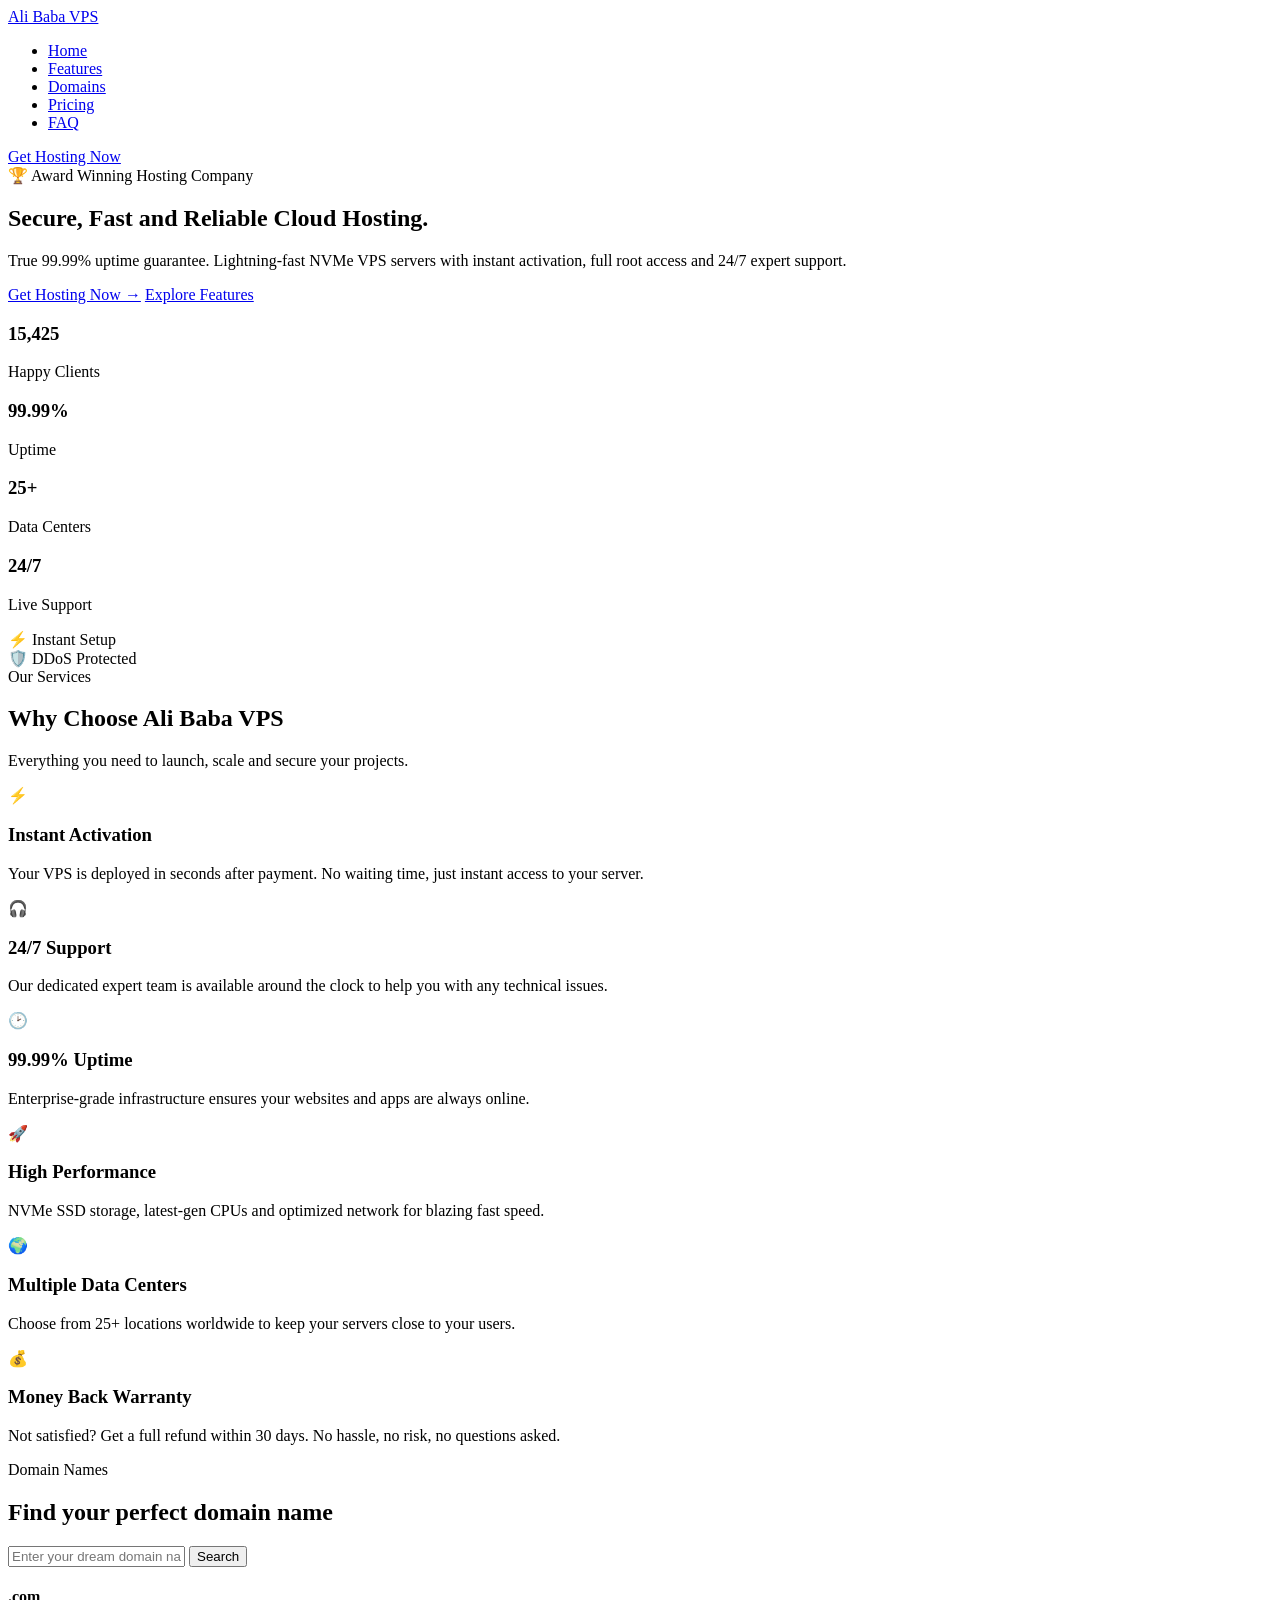
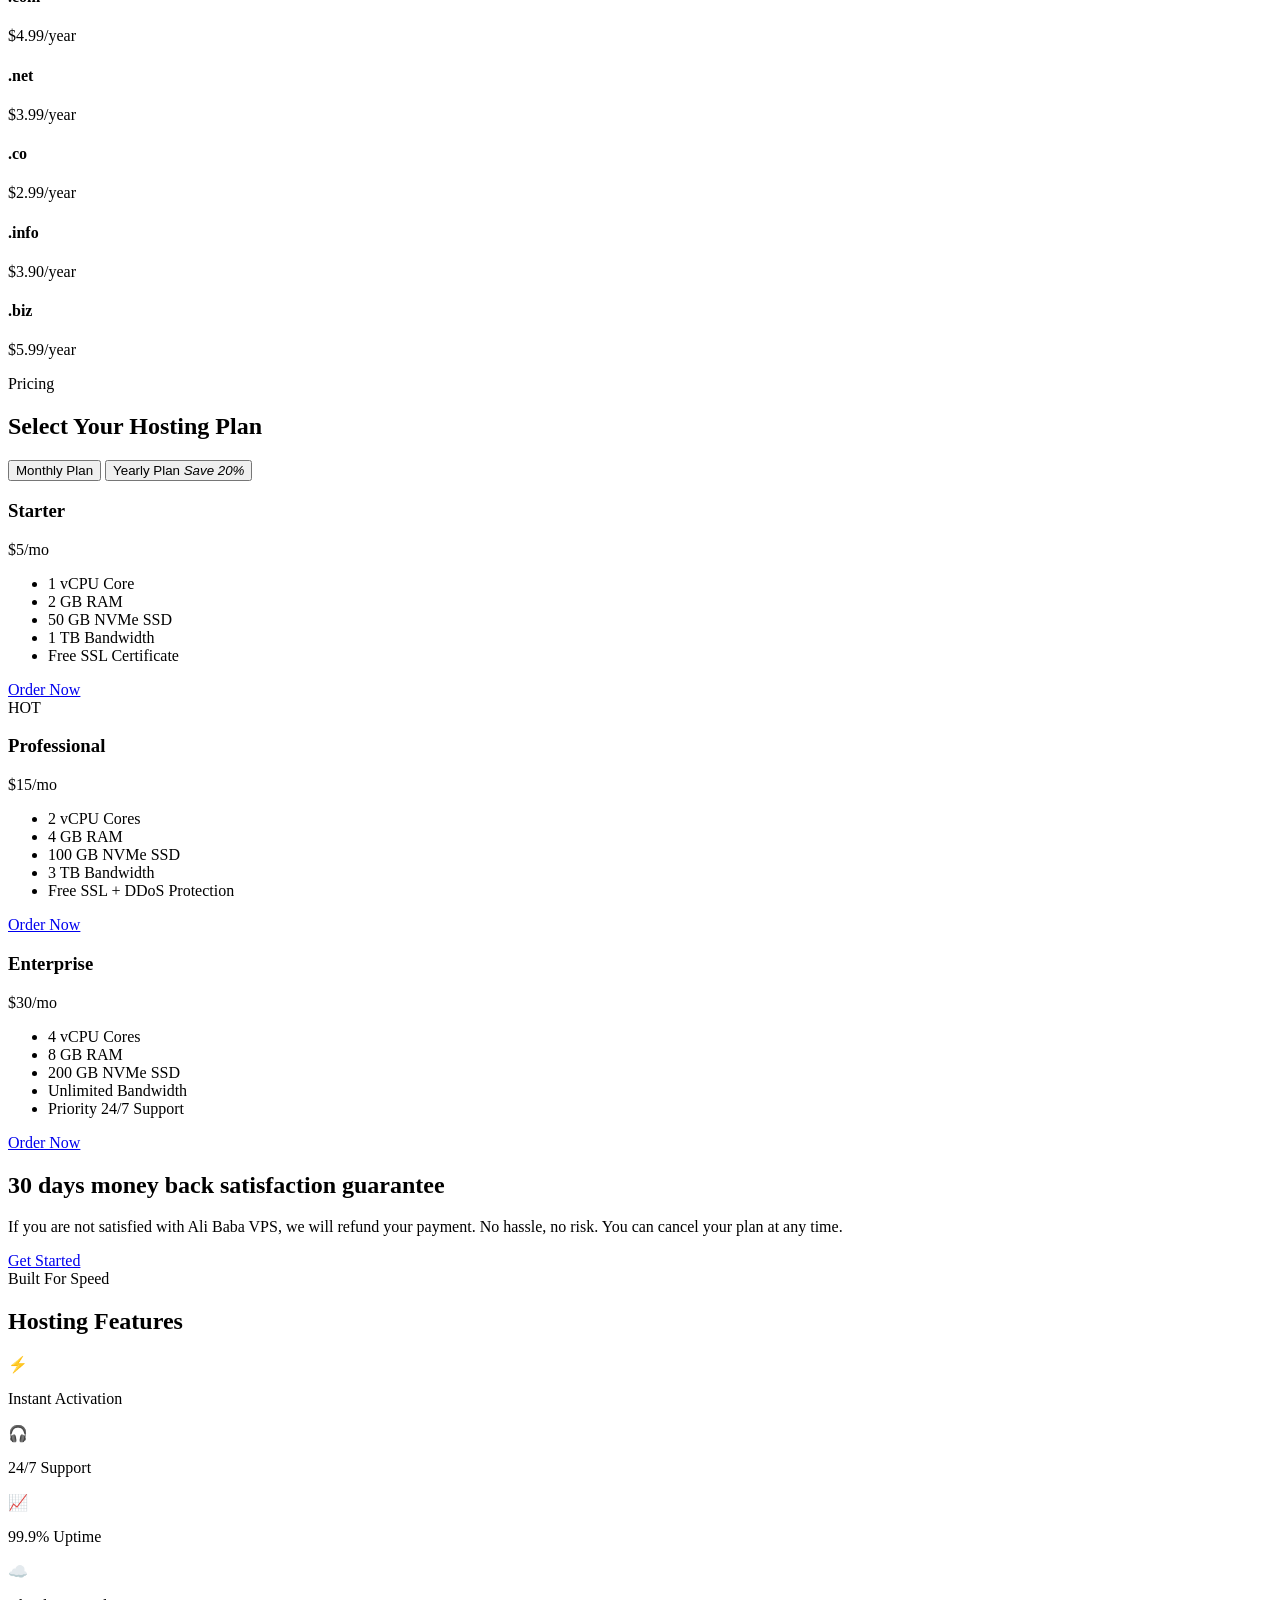
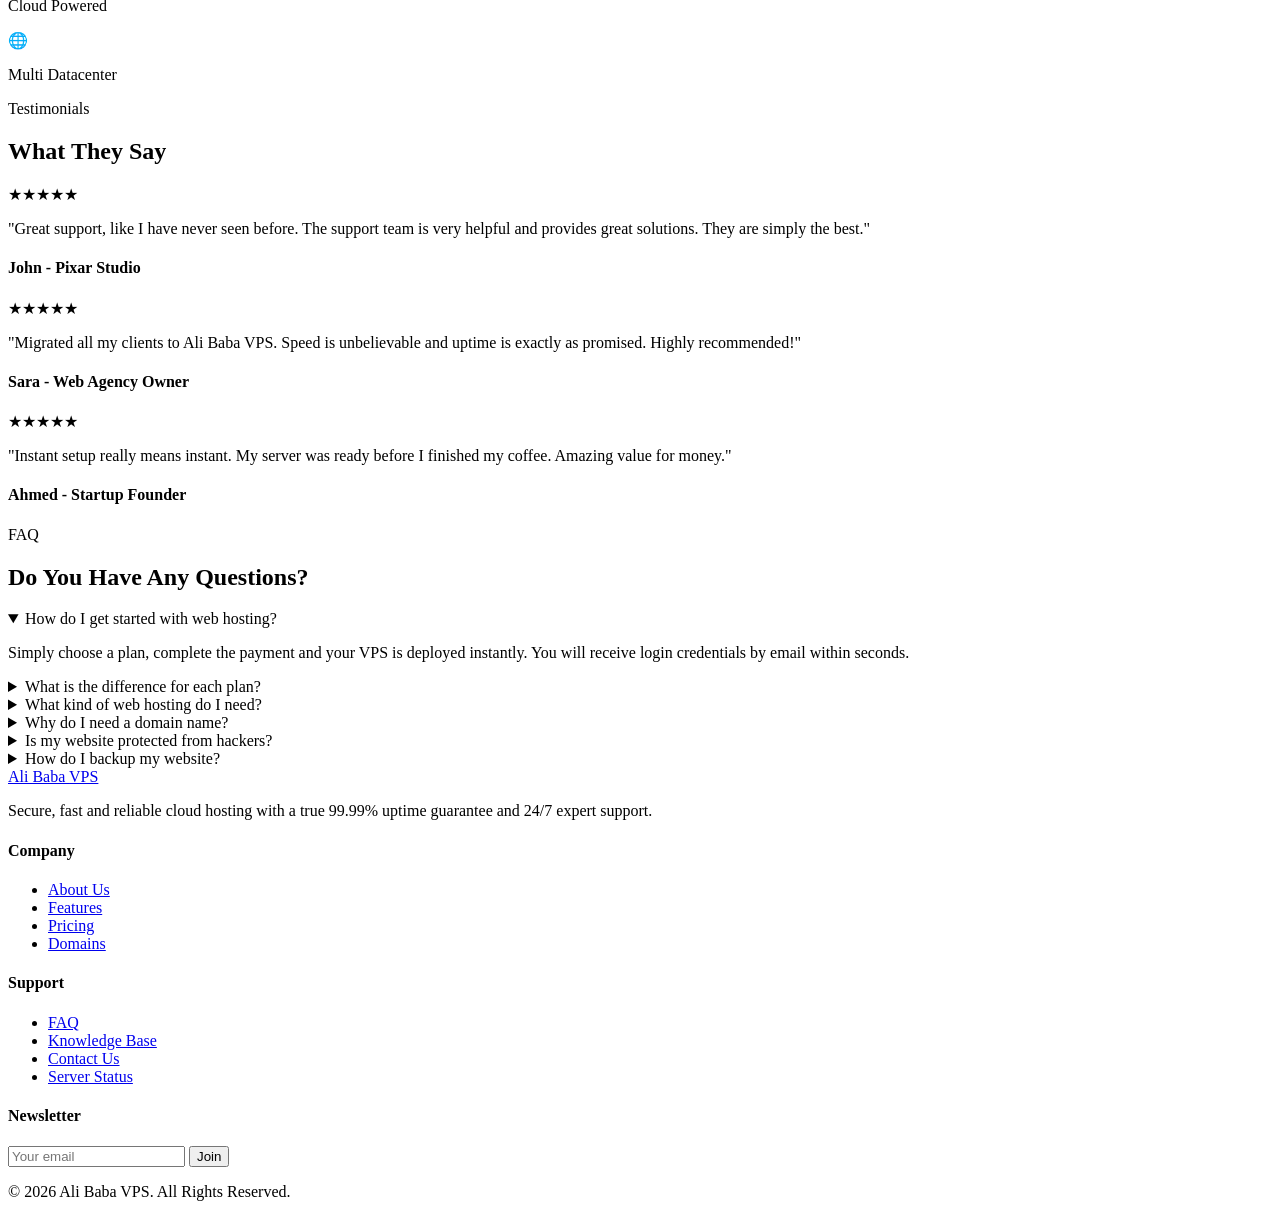
==== index.html @ b17e65ca "Add Ali Baba VPS homepage" ====
<!DOCTYPE html>
<html lang="en">
<head>
<meta charset="UTF-8">
<meta name="viewport" content="width=device-width, initial-scale=1.0">
<title>Ali Baba VPS | Secure, Fast & Reliable Cloud Hosting</title>
<meta name="description" content="Ali Baba VPS - Award winning VPS hosting with 99.99% uptime, 24/7 support and instant activation.">
<link rel="preconnect" href="https://fonts.googleapis.com">
<link href="https://fonts.googleapis.com/css2?family=Poppins:wght@300;400;500;600;700;800&display=swap" rel="stylesheet">
<link rel="stylesheet" href="style.css">
</head>
<body>

<header>
  <nav class="nav">
    <a href="#home" class="logo">Ali Baba <span>VPS</span></a>
    <ul class="nav-links">
      <li><a href="#home">Home</a></li>
      <li><a href="#features">Features</a></li>
      <li><a href="#domains">Domains</a></li>
      <li><a href="#pricing">Pricing</a></li>
      <li><a href="#faq">FAQ</a></li>
    </ul>
    <a href="#pricing" class="btn btn-nav">Get Hosting Now</a>
  </nav>
</header>

<section class="hero" id="home">
  <div class="hero-inner">
    <div class="hero-text">
      <span class="hero-badge">&#127942; Award Winning Hosting Company</span>
      <h1>Secure, Fast and Reliable <span class="grad">Cloud Hosting.</span></h1>
      <p>True 99.99% uptime guarantee. Lightning-fast NVMe VPS servers with instant activation, full root access and 24/7 expert support.</p>
      <div class="hero-buttons">
        <a href="#pricing" class="btn btn-primary">Get Hosting Now &rarr;</a>
        <a href="#features" class="btn btn-ghost">Explore Features</a>
      </div>
      <div class="hero-stats">
        <div class="stat"><h3>15,425</h3><p>Happy Clients</p></div>
        <div class="stat"><h3>99.99%</h3><p>Uptime</p></div>
        <div class="stat"><h3>25+</h3><p>Data Centers</p></div>
        <div class="stat"><h3>24/7</h3><p>Live Support</p></div>
      </div>
    </div>
    <div class="hero-visual">
      <div class="server">
        <div class="server-row"><span class="led"></span><span class="led green"></span><div class="bars"><i></i><i></i><i></i><i></i></div></div>
        <div class="server-row"><span class="led"></span><span class="led"></span><div class="bars"><i></i><i></i><i></i><i></i></div></div>
        <div class="server-row"><span class="led green"></span><span class="led"></span><div class="bars"><i></i><i></i><i></i><i></i></div></div>
        <div class="server-row"><span class="led"></span><span class="led green"></span><div class="bars"><i></i><i></i><i></i><i></i></div></div>
      </div>
      <div class="float-card fc1">&#9889; Instant Setup</div>
      <div class="float-card fc2">&#128737;&#65039; DDoS Protected</div>
    </div>
  </div>
</section>

<section class="features" id="features">
  <div class="section-head">
    <span class="tag">Our Services</span>
    <h2>Why Choose <span class="grad">Ali Baba VPS</span></h2>
    <p>Everything you need to launch, scale and secure your projects.</p>
  </div>
  <div class="cards">
    <div class="card"><div class="icon">&#9889;</div><h3>Instant Activation</h3><p>Your VPS is deployed in seconds after payment. No waiting time, just instant access to your server.</p></div>
    <div class="card"><div class="icon">&#127911;</div><h3>24/7 Support</h3><p>Our dedicated expert team is available around the clock to help you with any technical issues.</p></div>
    <div class="card"><div class="icon">&#128337;</div><h3>99.99% Uptime</h3><p>Enterprise-grade infrastructure ensures your websites and apps are always online.</p></div>
    <div class="card"><div class="icon">&#128640;</div><h3>High Performance</h3><p>NVMe SSD storage, latest-gen CPUs and optimized network for blazing fast speed.</p></div>
    <div class="card"><div class="icon">&#127757;</div><h3>Multiple Data Centers</h3><p>Choose from 25+ locations worldwide to keep your servers close to your users.</p></div>
    <div class="card"><div class="icon">&#128176;</div><h3>Money Back Warranty</h3><p>Not satisfied? Get a full refund within 30 days. No hassle, no risk, no questions asked.</p></div>
  </div>
</section>

<section class="domains" id="domains">
  <div class="section-head">
    <span class="tag">Domain Names</span>
    <h2>Find your perfect <span class="grad">domain name</span></h2>
  </div>
  <form class="domain-search" onsubmit="return false;">
    <input type="text" placeholder="Enter your dream domain name...">
    <button class="btn btn-primary" type="submit">Search</button>
  </form>
  <div class="domain-prices">
    <div class="tld"><h4>.com</h4><p>$4.99<span>/year</span></p></div>
    <div class="tld"><h4>.net</h4><p>$3.99<span>/year</span></p></div>
    <div class="tld"><h4>.co</h4><p>$2.99<span>/year</span></p></div>
    <div class="tld"><h4>.info</h4><p>$3.90<span>/year</span></p></div>
    <div class="tld"><h4>.biz</h4><p>$5.99<span>/year</span></p></div>
  </div>
</section>

<section class="pricing" id="pricing">
  <div class="section-head">
    <span class="tag">Pricing</span>
    <h2>Select Your <span class="grad">Hosting Plan</span></h2>
  </div>
  <div class="billing-toggle">
    <button class="toggle-btn active" data-billing="monthly">Monthly Plan</button>
    <button class="toggle-btn" data-billing="yearly">Yearly Plan <em>Save 20%</em></button>
  </div>
  <div class="pricing-cards">
    <div class="price-card">
      <h3>Starter</h3>
      <div class="price">$<span class="amount" data-monthly="5" data-yearly="4">5</span><span class="per">/mo</span></div>
      <ul><li>1 vCPU Core</li><li>2 GB RAM</li><li>50 GB NVMe SSD</li><li>1 TB Bandwidth</li><li>Free SSL Certificate</li></ul>
      <a href="#" class="btn btn-outline">Order Now</a>
    </div>
    <div class="price-card popular">
      <span class="badge">HOT</span>
      <h3>Professional</h3>
      <div class="price">$<span class="amount" data-monthly="15" data-yearly="12">15</span><span class="per">/mo</span></div>
      <ul><li>2 vCPU Cores</li><li>4 GB RAM</li><li>100 GB NVMe SSD</li><li>3 TB Bandwidth</li><li>Free SSL + DDoS Protection</li></ul>
      <a href="#" class="btn btn-white">Order Now</a>
    </div>
    <div class="price-card">
      <h3>Enterprise</h3>
      <div class="price">$<span class="amount" data-monthly="30" data-yearly="24">30</span><span class="per">/mo</span></div>
      <ul><li>4 vCPU Cores</li><li>8 GB RAM</li><li>200 GB NVMe SSD</li><li>Unlimited Bandwidth</li><li>Priority 24/7 Support</li></ul>
      <a href="#" class="btn btn-outline">Order Now</a>
    </div>
  </div>
</section>

<section class="guarantee">
  <div class="guarantee-inner">
    <div>
      <h2>30 days money back satisfaction guarantee</h2>
      <p>If you are not satisfied with Ali Baba VPS, we will refund your payment. No hassle, no risk. You can cancel your plan at any time.</p>
    </div>
    <a href="#pricing" class="btn btn-white">Get Started</a>
  </div>
</section>

<section class="speed">
  <div class="section-head">
    <span class="tag">Built For Speed</span>
    <h2>Hosting <span class="grad">Features</span></h2>
  </div>
  <div class="speed-list">
    <div class="speed-item"><div class="s-icon">&#9889;</div><p>Instant Activation</p></div>
    <div class="speed-item"><div class="s-icon">&#127911;</div><p>24/7 Support</p></div>
    <div class="speed-item"><div class="s-icon">&#128200;</div><p>99.9% Uptime</p></div>
    <div class="speed-item"><div class="s-icon">&#9729;&#65039;</div><p>Cloud Powered</p></div>
    <div class="speed-item"><div class="s-icon">&#127760;</div><p>Multi Datacenter</p></div>
  </div>
</section>

<section class="testimonials">
  <div class="section-head">
    <span class="tag">Testimonials</span>
    <h2>What They <span class="grad">Say</span></h2>
  </div>
  <div class="t-cards">
    <div class="t-card"><div class="stars">&#9733;&#9733;&#9733;&#9733;&#9733;</div><p>"Great support, like I have never seen before. The support team is very helpful and provides great solutions. They are simply the best."</p><h4>John <span>- Pixar Studio</span></h4></div>
    <div class="t-card"><div class="stars">&#9733;&#9733;&#9733;&#9733;&#9733;</div><p>"Migrated all my clients to Ali Baba VPS. Speed is unbelievable and uptime is exactly as promised. Highly recommended!"</p><h4>Sara <span>- Web Agency Owner</span></h4></div>
    <div class="t-card"><div class="stars">&#9733;&#9733;&#9733;&#9733;&#9733;</div><p>"Instant setup really means instant. My server was ready before I finished my coffee. Amazing value for money."</p><h4>Ahmed <span>- Startup Founder</span></h4></div>
  </div>
</section>

<section class="faq" id="faq">
  <div class="section-head">
    <span class="tag">FAQ</span>
    <h2>Do You Have <span class="grad">Any Questions?</span></h2>
  </div>
  <div class="faq-list">
    <details open><summary>How do I get started with web hosting?</summary><p>Simply choose a plan, complete the payment and your VPS is deployed instantly. You will receive login credentials by email within seconds.</p></details>
    <details><summary>What is the difference for each plan?</summary><p>Each plan differs in vCPU cores, RAM, NVMe storage and bandwidth. Higher plans include more resources and priority support.</p></details>
    <details><summary>What kind of web hosting do I need?</summary><p>For small websites the Starter plan is perfect. For business apps and growing traffic we recommend Professional or Enterprise.</p></details>
    <details><summary>Why do I need a domain name?</summary><p>A domain name is your address on the internet. It makes your website easy to find and builds trust with your visitors.</p></details>
    <details><summary>Is my website protected from hackers?</summary><p>Yes. Every VPS includes free DDoS protection, firewall options and free SSL certificates to keep your data secure.</p></details>
    <details><summary>How do I backup my website?</summary><p>You can create automatic backups from your control panel, or our team can set up scheduled backups for you on request.</p></details>
  </div>
</section>

<footer>
  <div class="footer-grid">
    <div>
      <a href="#home" class="logo footer-logo">Ali Baba <span>VPS</span></a>
      <p>Secure, fast and reliable cloud hosting with a true 99.99% uptime guarantee and 24/7 expert support.</p>
    </div>
    <div>
      <h4>Company</h4>
      <ul><li><a href="#home">About Us</a></li><li><a href="#features">Features</a></li><li><a href="#pricing">Pricing</a></li><li><a href="#domains">Domains</a></li></ul>
    </div>
    <div>
      <h4>Support</h4>
      <ul><li><a href="#faq">FAQ</a></li><li><a href="#">Knowledge Base</a></li><li><a href="#">Contact Us</a></li><li><a href="#">Server Status</a></li></ul>
    </div>
    <div>
      <h4>Newsletter</h4>
      <form class="newsletter" onsubmit="return false;">
        <input type="email" placeholder="Your email">
        <button class="btn btn-primary" type="submit">Join</button>
      </form>
    </div>
  </div>
  <div class="footer-bottom"><p>&copy; 2026 Ali Baba VPS. All Rights Reserved.</p></div>
</footer>

<script>
document.querySelectorAll('.toggle-btn').forEach(function(btn){
  btn.addEventListener('click', function(){
    document.querySelectorAll('.toggle-btn').forEach(function(b){ b.classList.remove('active'); });
    btn.classList.add('active');
    var billing = btn.getAttribute('data-billing');
    document.querySelectorAll('.amount').forEach(function(a){
      a.textContent = a.getAttribute('data-' + billing);
    });
  });
});
</script>
</body>
</html>
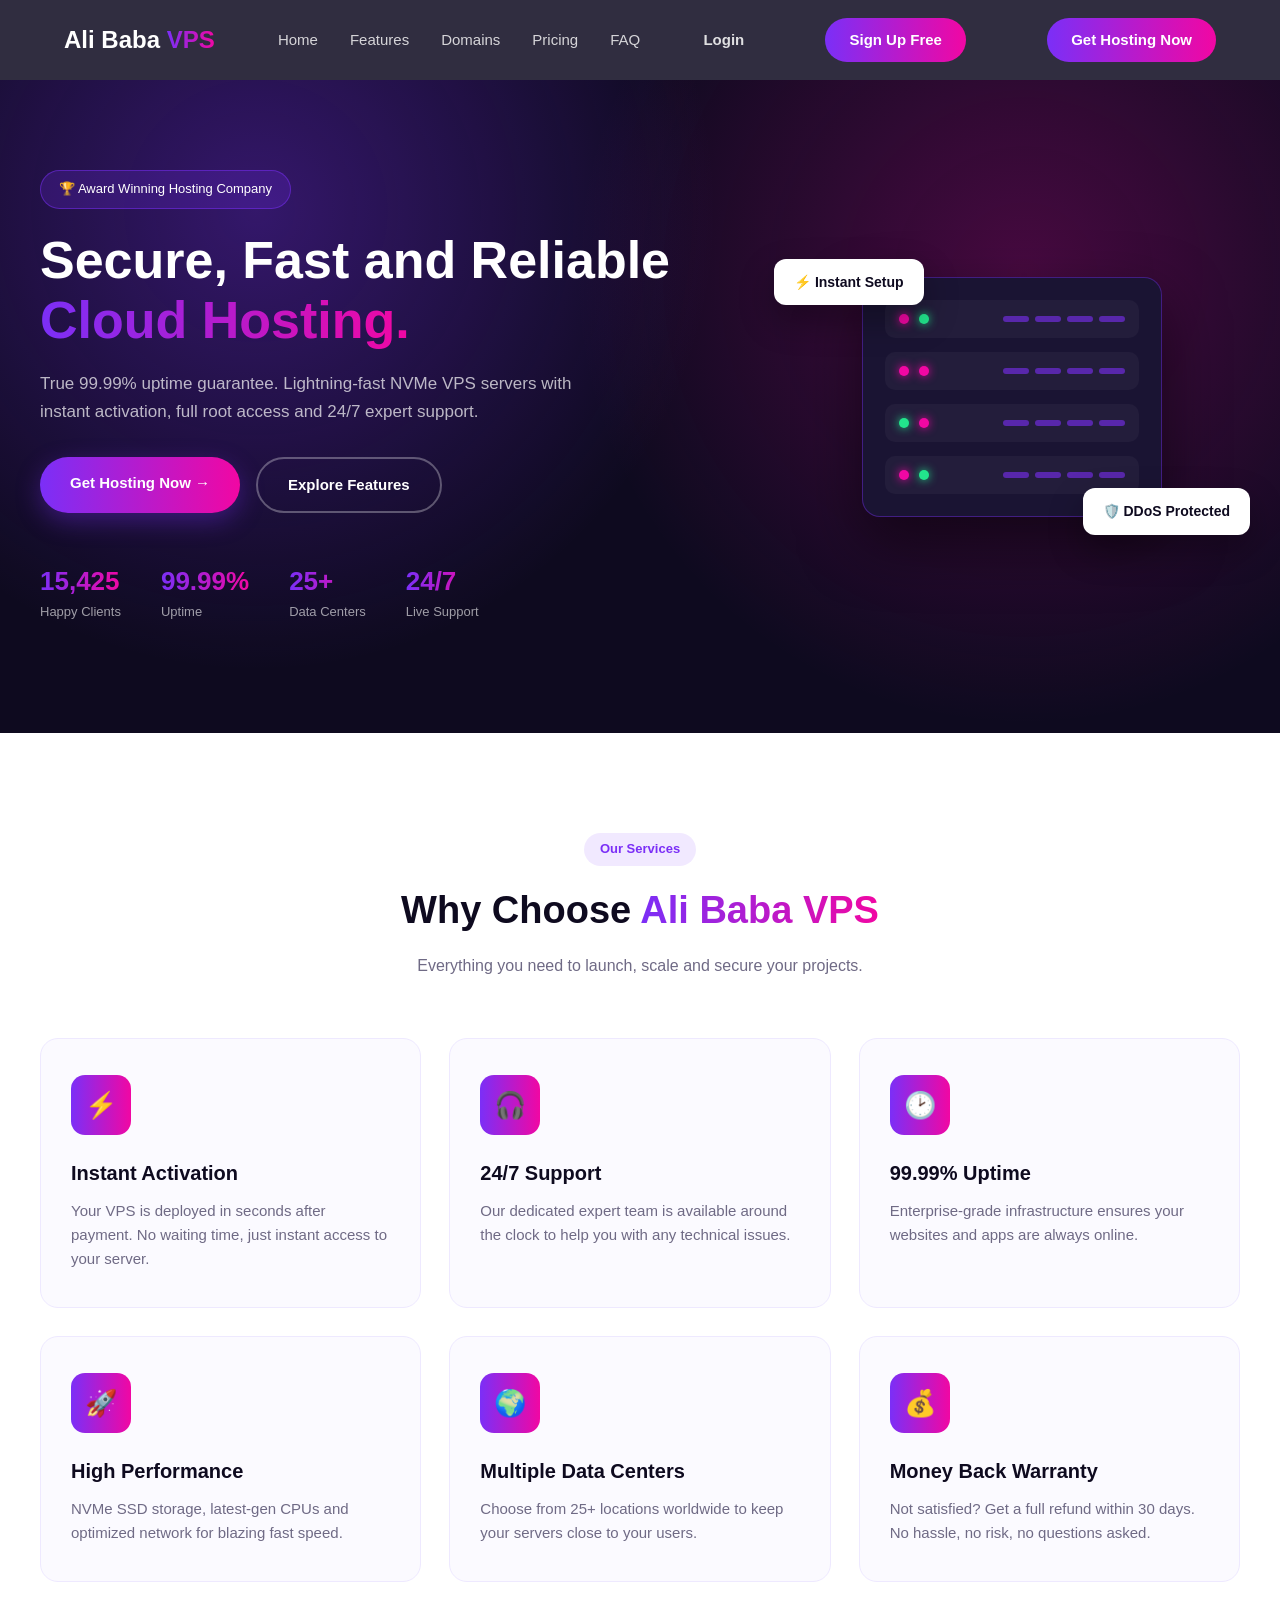
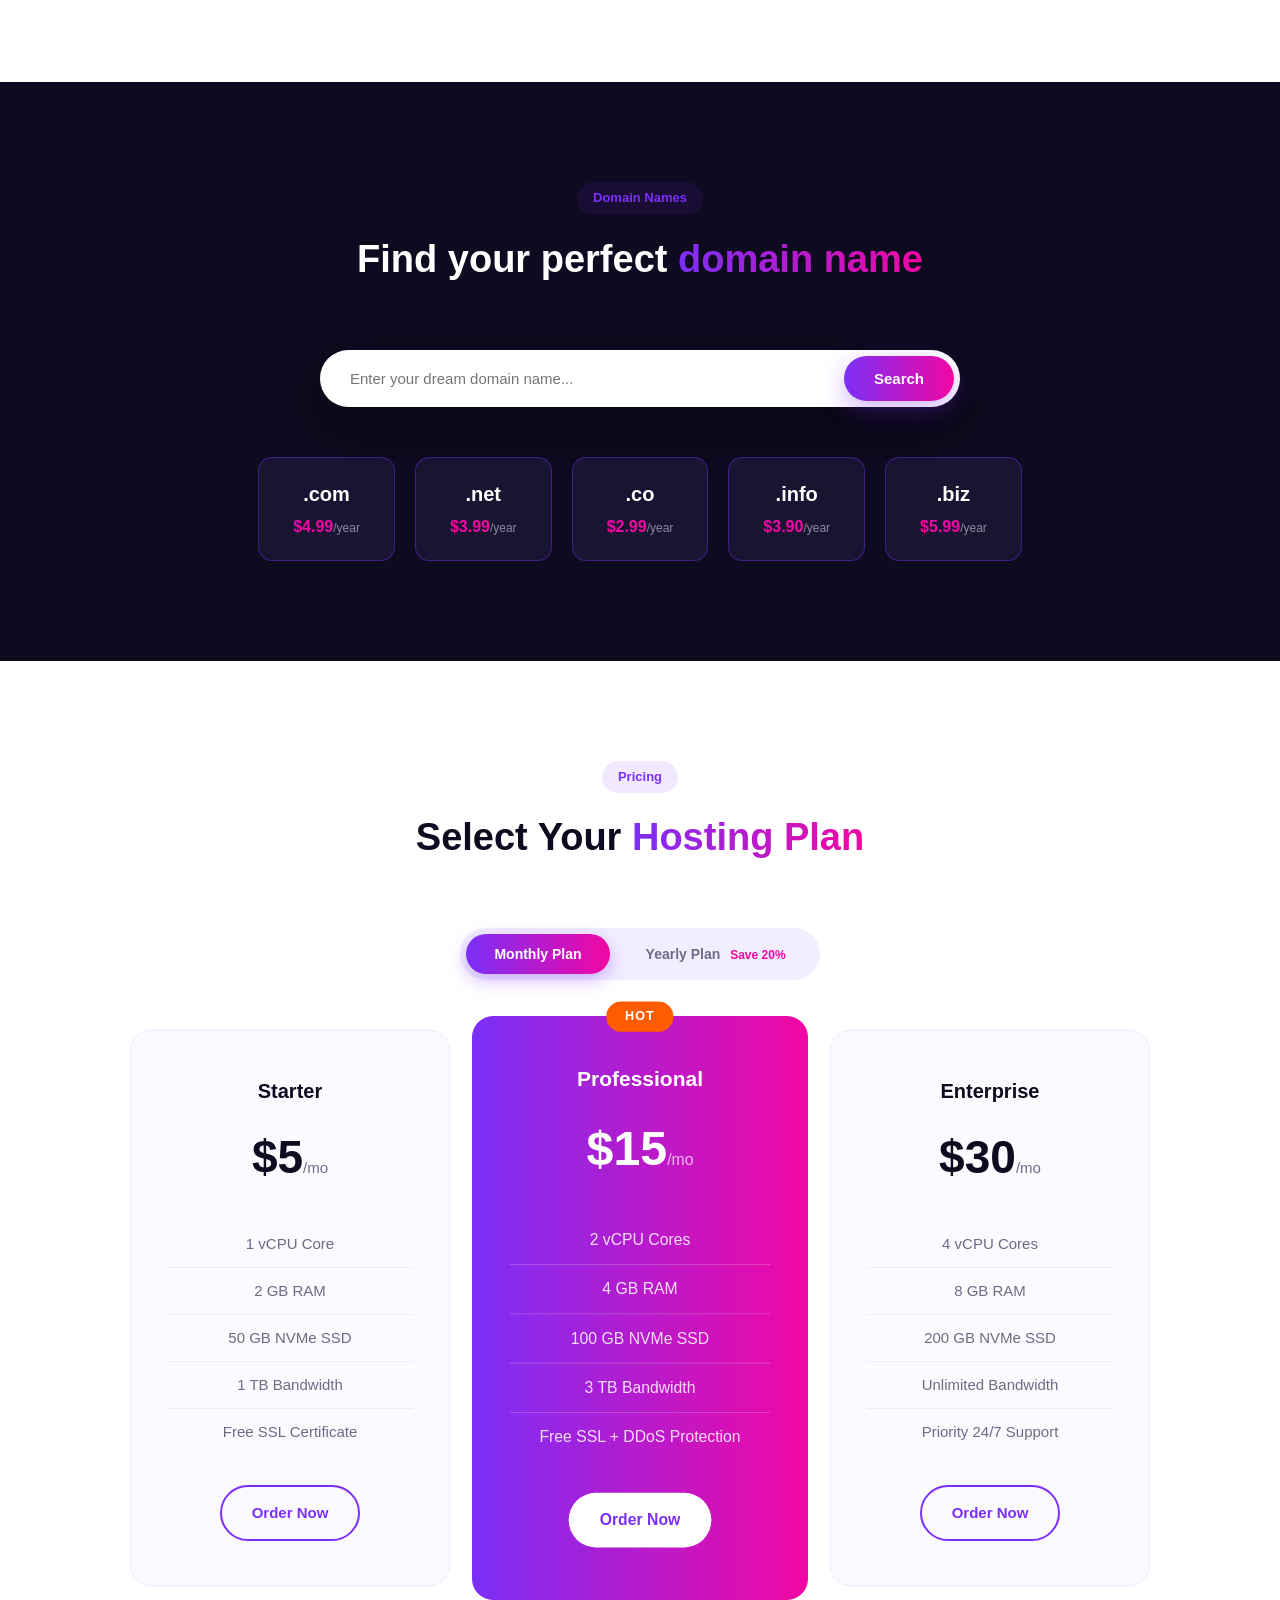
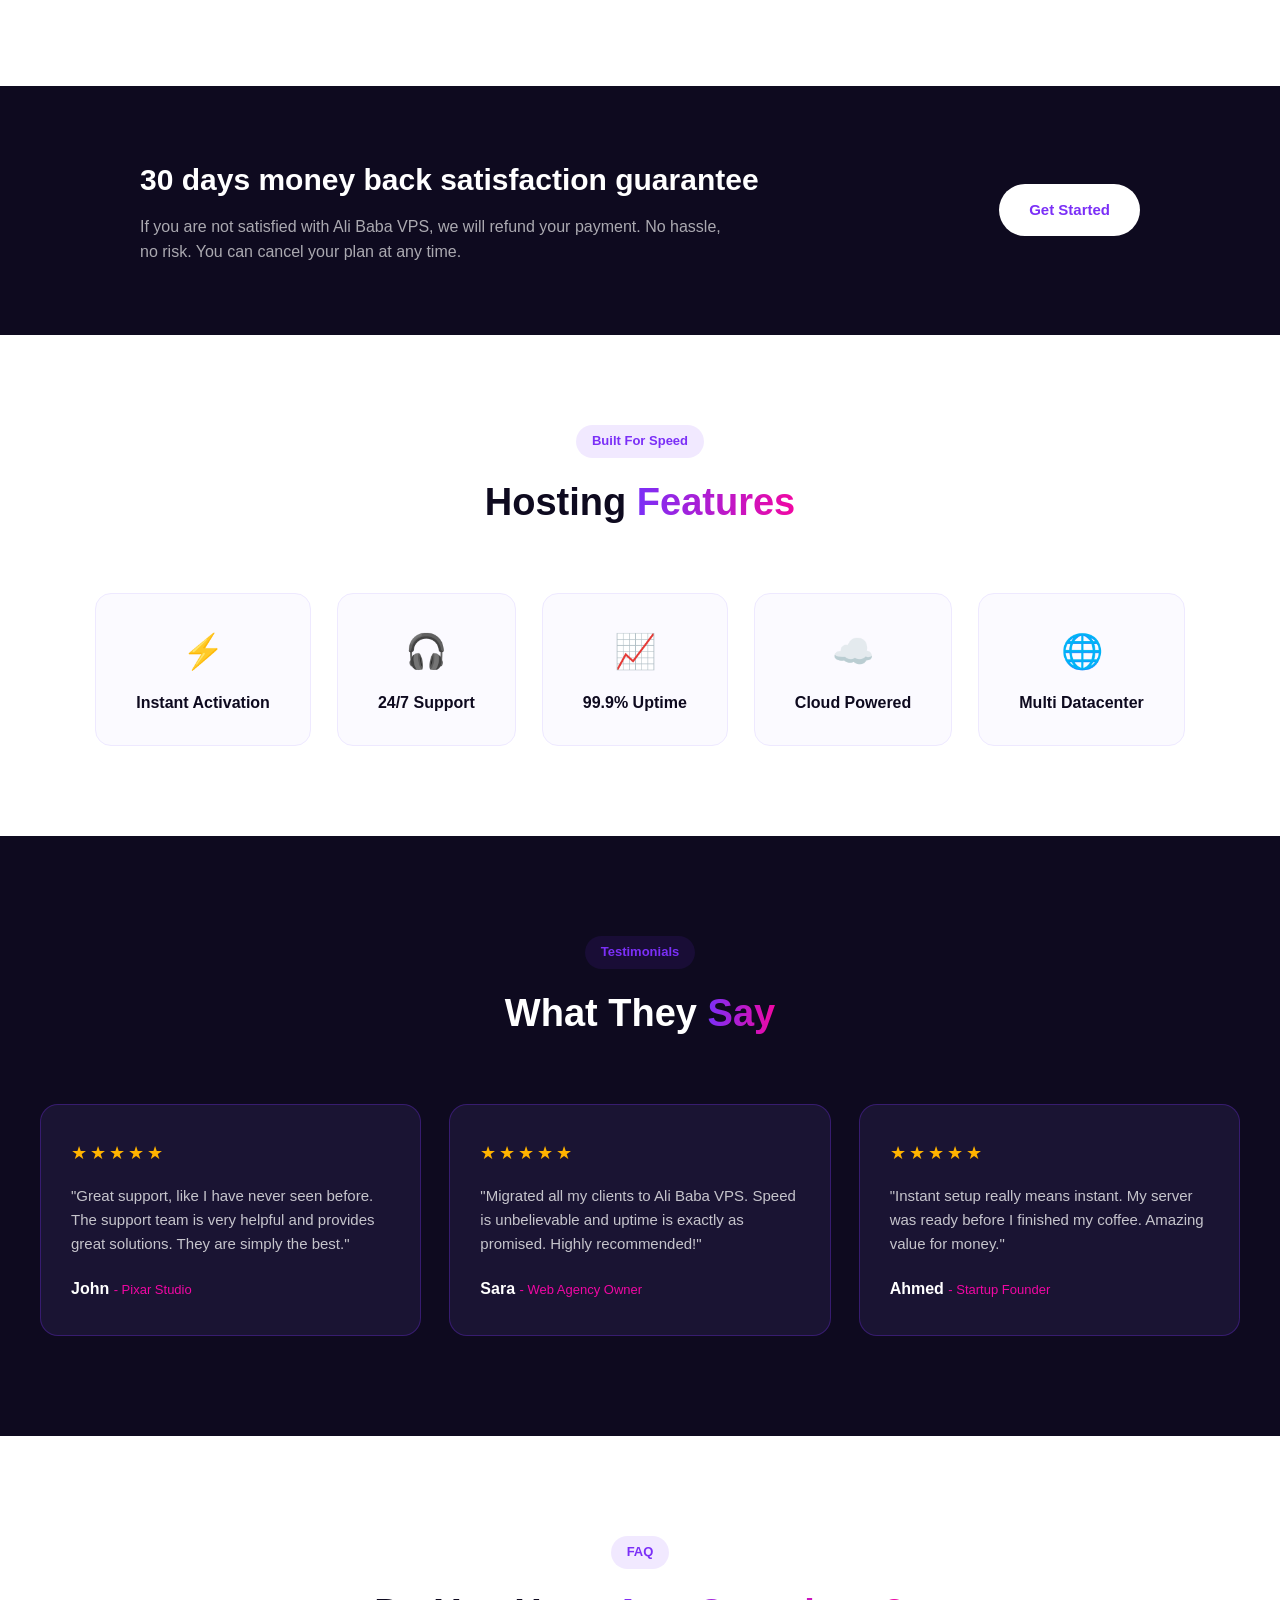
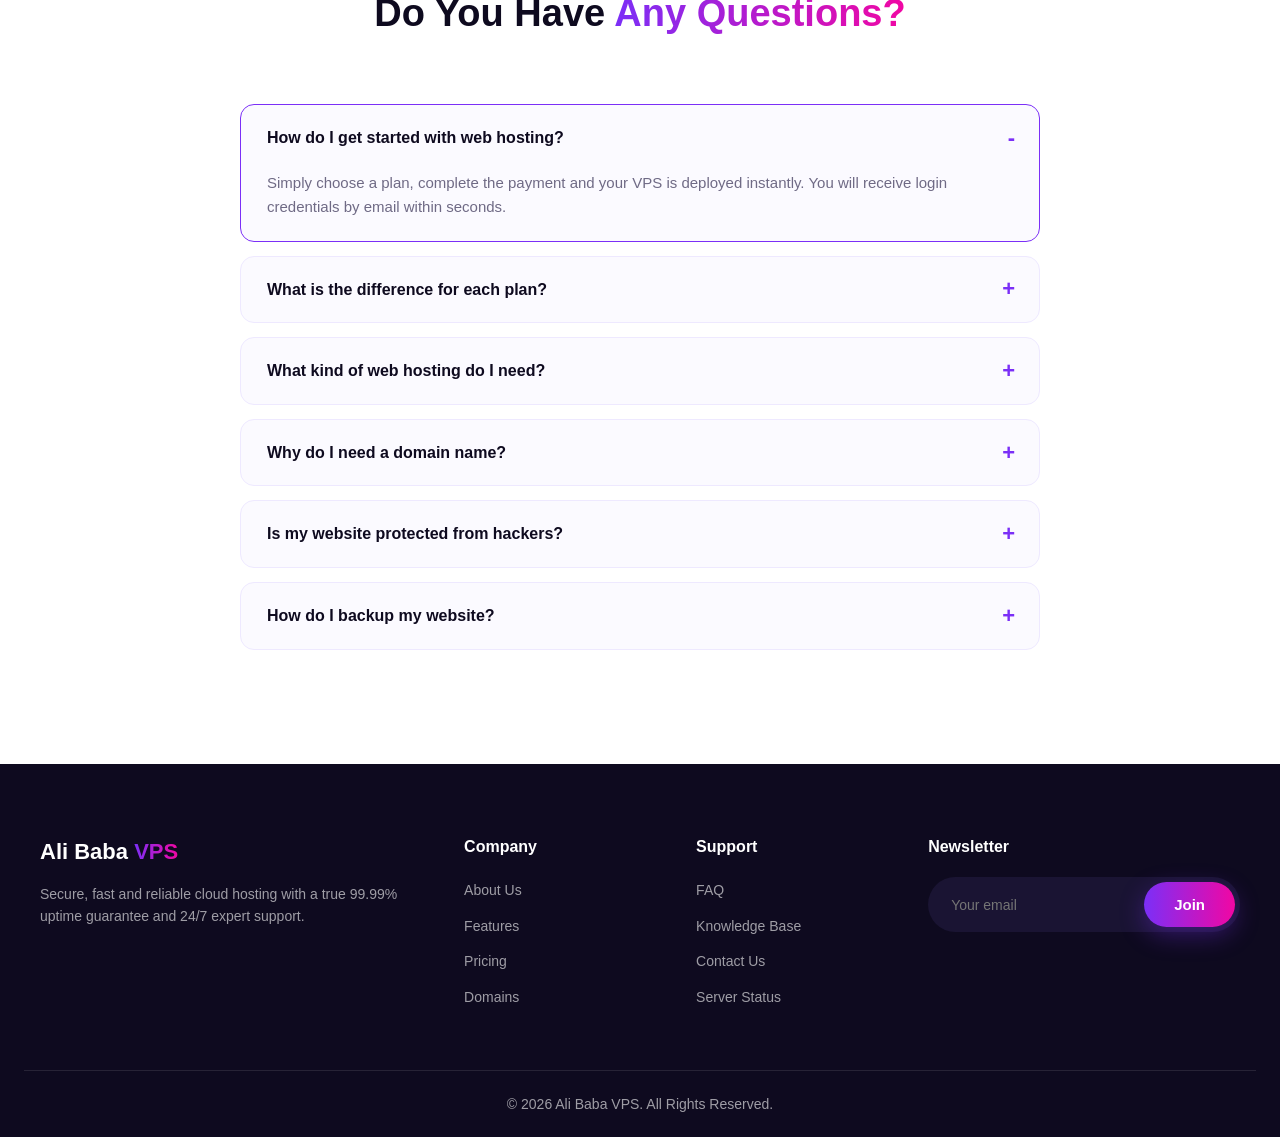
==== commit 221571de: "Add Login + Sign Up buttons to navbar" ====
--- a/index.html
+++ b/index.html
@@ -21,7 +21,7 @@
       <li><a href="#pricing">Pricing</a></li>
       <li><a href="#faq">FAQ</a></li>
     </ul>
-    <a href="#pricing" class="btn btn-nav">Get Hosting Now</a>
+    <a href="login.html" style="color:rgba(255,255,255,.85);font-weight:600;font-size:15px;margin-right:18px;text-decoration:none">Login</a><a href="signup.html" class="btn btn-nav" style="margin-right:18px">Sign Up Free</a><a href="#pricing" class="btn btn-nav">Get Hosting Now</a>
   </nav>
 </header>
 
--- a/style.css
+++ b/style.css
@@ -0,0 +1,169 @@
+/* ============ RESET & BASE ============ */
+* { margin:0; padding:0; box-sizing:border-box; }
+html { scroll-behavior:smooth; }
+body { font-family:'Poppins',sans-serif; color:#2b2440; background:#f7f5ff; line-height:1.6; overflow-x:hidden; }
+a { text-decoration:none; color:inherit; }
+ul { list-style:none; }
+:root {
+  --primary:#7b2ff7; --accent:#f107a3;
+  --grad:linear-gradient(90deg,#7b2ff7,#f107a3);
+  --dark:#0e0a1f; --dark2:#1a1433; --muted:#6f6a85;
+}
+.grad { background:var(--grad); -webkit-background-clip:text; background-clip:text; -webkit-text-fill-color:transparent; color:transparent; }
+.btn { display:inline-block; padding:14px 30px; border-radius:50px; font-weight:600; font-size:15px; transition:all .3s ease; cursor:pointer; border:none; }
+.btn-primary { background:var(--grad); color:#fff; box-shadow:0 8px 25px rgba(123,47,247,.35); }
+.btn-primary:hover { transform:translateY(-3px); box-shadow:0 12px 30px rgba(241,7,163,.4); }
+.btn-ghost { background:transparent; color:#fff; border:2px solid rgba(255,255,255,.3); }
+.btn-ghost:hover { border-color:#fff; }
+.btn-outline { background:transparent; border:2px solid var(--primary); color:var(--primary); }
+.btn-outline:hover { background:var(--primary); color:#fff; }
+.btn-white { background:#fff; color:var(--primary); }
+.btn-white:hover { transform:translateY(-3px); }
+.btn-nav { background:var(--grad); color:#fff; padding:10px 24px; }
+
+/* ============ HEADER ============ */
+header { position:sticky; top:0; z-index:100; background:rgba(14,10,31,.85); backdrop-filter:blur(12px); }
+.nav { max-width:1200px; margin:0 auto; display:flex; align-items:center; justify-content:space-between; padding:18px 24px; }
+.logo { font-size:24px; font-weight:800; color:#fff; }
+.logo span { background:var(--grad); -webkit-background-clip:text; background-clip:text; -webkit-text-fill-color:transparent; }
+.nav-links { display:flex; gap:32px; }
+.nav-links a { color:rgba(255,255,255,.8); font-weight:500; font-size:15px; transition:color .3s; }
+.nav-links a:hover { color:#fff; }
+
+/* ============ HERO ============ */
+.hero { background:radial-gradient(circle at 20% 20%, rgba(123,47,247,.35), transparent 40%), radial-gradient(circle at 80% 30%, rgba(241,7,163,.25), transparent 40%), var(--dark); color:#fff; padding:90px 24px 110px; }
+.hero-inner { max-width:1200px; margin:0 auto; display:grid; grid-template-columns:1.2fr .8fr; gap:60px; align-items:center; }
+.hero-badge { display:inline-block; padding:8px 18px; border-radius:50px; background:rgba(123,47,247,.2); border:1px solid rgba(123,47,247,.5); font-size:13px; font-weight:500; margin-bottom:22px; }
+.hero h1 { font-size:52px; line-height:1.15; font-weight:800; margin-bottom:20px; }
+.hero p { color:rgba(255,255,255,.7); font-size:17px; max-width:560px; margin-bottom:32px; }
+.hero-buttons { display:flex; gap:16px; margin-bottom:48px; }
+.hero-stats { display:flex; gap:40px; }
+.stat h3 { font-size:26px; font-weight:800; background:var(--grad); -webkit-background-clip:text; background-clip:text; -webkit-text-fill-color:transparent; }
+.stat p { font-size:13px; color:rgba(255,255,255,.6); margin:0; }
+.hero-visual { position:relative; display:flex; justify-content:center; }
+.server { width:300px; background:var(--dark2); border:1px solid rgba(123,47,247,.4); border-radius:18px; padding:22px; display:flex; flex-direction:column; gap:14px; box-shadow:0 25px 60px rgba(0,0,0,.5); }
+.server-row { display:flex; align-items:center; gap:10px; background:rgba(255,255,255,.04); border-radius:10px; padding:14px; }
+.led { width:10px; height:10px; border-radius:50%; background:var(--accent); box-shadow:0 0 10px var(--accent); animation:blink 1.2s infinite; }
+.led.green { background:#22e58c; box-shadow:0 0 10px #22e58c; animation-delay:.4s; }
+@keyframes blink { 50% { opacity:.3; } }
+.bars { display:flex; gap:6px; margin-left:auto; }
+.bars i { width:26px; height:6px; border-radius:3px; background:rgba(123,47,247,.6); }
+.float-card { position:absolute; background:#fff; color:var(--dark); padding:12px 20px; border-radius:12px; font-weight:600; font-size:14px; box-shadow:0 15px 35px rgba(0,0,0,.3); animation:float 4s ease-in-out infinite; }
+.fc1 { top:-18px; left:-10px; }
+.fc2 { bottom:-18px; right:-10px; animation-delay:1.5s; }
+@keyframes float { 50% { transform:translateY(-12px); } }
+
+/* ============ SECTION HEAD ============ */
+.section-head { text-align:center; max-width:700px; margin:0 auto 60px; }
+.tag { display:inline-block; padding:6px 16px; border-radius:50px; background:rgba(123,47,247,.1); color:var(--primary); font-size:13px; font-weight:600; margin-bottom:14px; }
+.section-head h2 { font-size:38px; font-weight:800; color:var(--dark); margin-bottom:12px; }
+.section-head p { color:var(--muted); }
+
+/* ============ FEATURES ============ */
+.features { padding:100px 24px; background:#fff; }
+.cards { max-width:1200px; margin:0 auto; display:grid; grid-template-columns:repeat(auto-fit,minmax(300px,1fr)); gap:28px; }
+.card { background:#fbfaff; border:1px solid #eee9ff; border-radius:18px; padding:36px 30px; transition:all .35s ease; }
+.card:hover { transform:translateY(-10px); box-shadow:0 20px 45px rgba(123,47,247,.15); border-color:transparent; }
+.card .icon { width:60px; height:60px; border-radius:14px; background:var(--grad); display:flex; align-items:center; justify-content:center; font-size:26px; margin-bottom:22px; }
+.card h3 { font-size:20px; font-weight:700; margin-bottom:10px; color:var(--dark); }
+.card p { color:var(--muted); font-size:15px; }
+
+/* ============ DOMAINS ============ */
+.domains { padding:100px 24px; background:var(--dark); }
+.domains .section-head h2 { color:#fff; }
+.domain-search { max-width:640px; margin:0 auto 50px; display:flex; background:#fff; border-radius:50px; padding:6px; box-shadow:0 20px 50px rgba(0,0,0,.4); }
+.domain-search input { flex:1; border:none; outline:none; padding:14px 24px; font-size:15px; font-family:inherit; border-radius:50px; }
+.domain-prices { display:flex; flex-wrap:wrap; justify-content:center; gap:20px; }
+.tld { background:var(--dark2); border:1px solid rgba(123,47,247,.4); border-radius:14px; padding:20px 34px; text-align:center; transition:all .3s; }
+.tld:hover { transform:translateY(-6px); border-color:var(--accent); }
+.tld h4 { color:#fff; font-size:20px; font-weight:700; }
+.tld p { color:var(--accent); font-weight:700; margin-top:4px; }
+.tld p span { color:rgba(255,255,255,.5); font-weight:400; font-size:12px; }
+
+/* ============ PRICING ============ */
+.pricing { padding:100px 24px; background:#fff; }
+.billing-toggle { display:flex; justify-content:center; gap:8px; background:#f2eeff; border-radius:50px; width:max-content; margin:0 auto 50px; padding:6px; }
+.toggle-btn { border:none; background:transparent; padding:12px 28px; border-radius:50px; font-family:inherit; font-weight:600; font-size:14px; color:var(--muted); cursor:pointer; transition:all .3s; }
+.toggle-btn em { font-style:normal; color:var(--accent); font-size:12px; margin-left:6px; }
+.toggle-btn.active { background:var(--grad); color:#fff; box-shadow:0 6px 18px rgba(123,47,247,.35); }
+.toggle-btn.active em { color:#ffd7ec; }
+.pricing-cards { display:flex; flex-wrap:wrap; justify-content:center; gap:30px; max-width:1100px; margin:0 auto; }
+.price-card { position:relative; background:#fbfaff; border:1px solid #eee9ff; border-radius:20px; padding:44px 36px; width:320px; text-align:center; transition:all .35s; }
+.price-card:hover { transform:translateY(-10px); box-shadow:0 20px 45px rgba(123,47,247,.15); }
+.price-card h3 { font-size:20px; font-weight:700; color:var(--dark); margin-bottom:14px; }
+.price { font-size:46px; font-weight:800; color:var(--dark); margin-bottom:26px; }
+.price .per { font-size:15px; font-weight:400; color:var(--muted); }
+.price-card ul { margin-bottom:30px; }
+.price-card ul li { padding:11px 0; border-bottom:1px solid #efeaff; color:var(--muted); font-size:15px; }
+.price-card ul li:last-child { border:none; }
+.price-card.popular { background:var(--grad); border:none; transform:scale(1.05); }
+.price-card.popular:hover { transform:scale(1.05) translateY(-10px); }
+.price-card.popular h3, .price-card.popular .price { color:#fff; }
+.price-card.popular .per { color:rgba(255,255,255,.7); }
+.price-card.popular ul li { color:rgba(255,255,255,.85); border-color:rgba(255,255,255,.2); }
+.badge { position:absolute; top:-14px; left:50%; transform:translateX(-50%); background:#ff5c00; color:#fff; padding:5px 18px; border-radius:50px; font-size:12px; font-weight:700; letter-spacing:1px; }
+
+/* ============ GUARANTEE ============ */
+.guarantee { background:var(--dark); padding:70px 24px; }
+.guarantee-inner { max-width:1000px; margin:0 auto; display:flex; align-items:center; justify-content:space-between; gap:40px; flex-wrap:wrap; }
+.guarantee h2 { color:#fff; font-size:30px; font-weight:800; margin-bottom:10px; }
+.guarantee p { color:rgba(255,255,255,.65); max-width:600px; }
+
+/* ============ SPEED ============ */
+.speed { padding:90px 24px; background:#fff; }
+.speed-list { display:flex; flex-wrap:wrap; justify-content:center; gap:26px; max-width:1100px; margin:0 auto; }
+.speed-item { background:#fbfaff; border:1px solid #eee9ff; border-radius:16px; padding:30px 40px; text-align:center; transition:all .3s; }
+.speed-item:hover { transform:translateY(-8px); border-color:var(--primary); }
+.s-icon { font-size:34px; margin-bottom:12px; }
+.speed-item p { font-weight:600; color:var(--dark); }
+
+/* ============ TESTIMONIALS ============ */
+.testimonials { padding:100px 24px; background:var(--dark); }
+.testimonials .section-head h2 { color:#fff; }
+.t-cards { display:grid; grid-template-columns:repeat(auto-fit,minmax(300px,1fr)); gap:28px; max-width:1200px; margin:0 auto; }
+.t-card { background:var(--dark2); border:1px solid rgba(123,47,247,.3); border-radius:18px; padding:34px 30px; }
+.stars { color:#ffb400; font-size:18px; letter-spacing:3px; margin-bottom:16px; }
+.t-card p { color:rgba(255,255,255,.75); font-size:15px; margin-bottom:20px; }
+.t-card h4 { color:#fff; font-weight:700; }
+.t-card h4 span { color:var(--accent); font-weight:400; font-size:13px; }
+
+/* ============ FAQ ============ */
+.faq { padding:100px 24px; background:#fff; }
+.faq-list { max-width:800px; margin:0 auto; }
+details { background:#fbfaff; border:1px solid #eee9ff; border-radius:14px; margin-bottom:14px; overflow:hidden; }
+summary { cursor:pointer; padding:20px 26px; font-weight:600; color:var(--dark); list-style:none; position:relative; }
+summary::-webkit-details-marker { display:none; }
+summary::after { content:'+'; position:absolute; right:24px; top:50%; transform:translateY(-50%); font-size:22px; color:var(--primary); }
+details[open] summary::after { content:'-'; }
+details p { padding:0 26px 22px; color:var(--muted); font-size:15px; }
+details[open] { border-color:var(--primary); }
+
+/* ============ FOOTER ============ */
+footer { background:var(--dark); color:#fff; padding:70px 24px 0; }
+.footer-grid { max-width:1200px; margin:0 auto; display:grid; grid-template-columns:2fr 1fr 1fr 1.4fr; gap:40px; padding-bottom:50px; }
+.footer-logo { font-size:22px; }
+footer p { color:rgba(255,255,255,.6); font-size:14px; margin-top:14px; }
+footer h4 { font-size:16px; margin-bottom:18px; }
+footer ul li { margin-bottom:10px; }
+footer ul a { color:rgba(255,255,255,.6); font-size:14px; transition:color .3s; }
+footer ul a:hover { color:var(--accent); }
+.newsletter { display:flex; background:var(--dark2); border-radius:50px; padding:5px; }
+.newsletter input { flex:1; background:transparent; border:none; outline:none; color:#fff; padding:10px 18px; font-family:inherit; font-size:14px; }
+.footer-bottom { border-top:1px solid rgba(255,255,255,.1); padding:22px 0; text-align:center; }
+.footer-bottom p { margin:0; }
+
+/* ============ RESPONSIVE ============ */
+@media (max-width:900px){
+  .hero-inner { grid-template-columns:1fr; }
+  .hero-visual { display:none; }
+  .nav-links { display:none; }
+  .hero h1 { font-size:38px; }
+  .footer-grid { grid-template-columns:1fr 1fr; }
+  .price-card.popular { transform:scale(1); }
+}
+@media (max-width:560px){
+  .hero h1 { font-size:30px; }
+  .hero-stats { flex-wrap:wrap; gap:24px; }
+  .footer-grid { grid-template-columns:1fr; }
+  .guarantee-inner { justify-content:center; text-align:center; }
+}
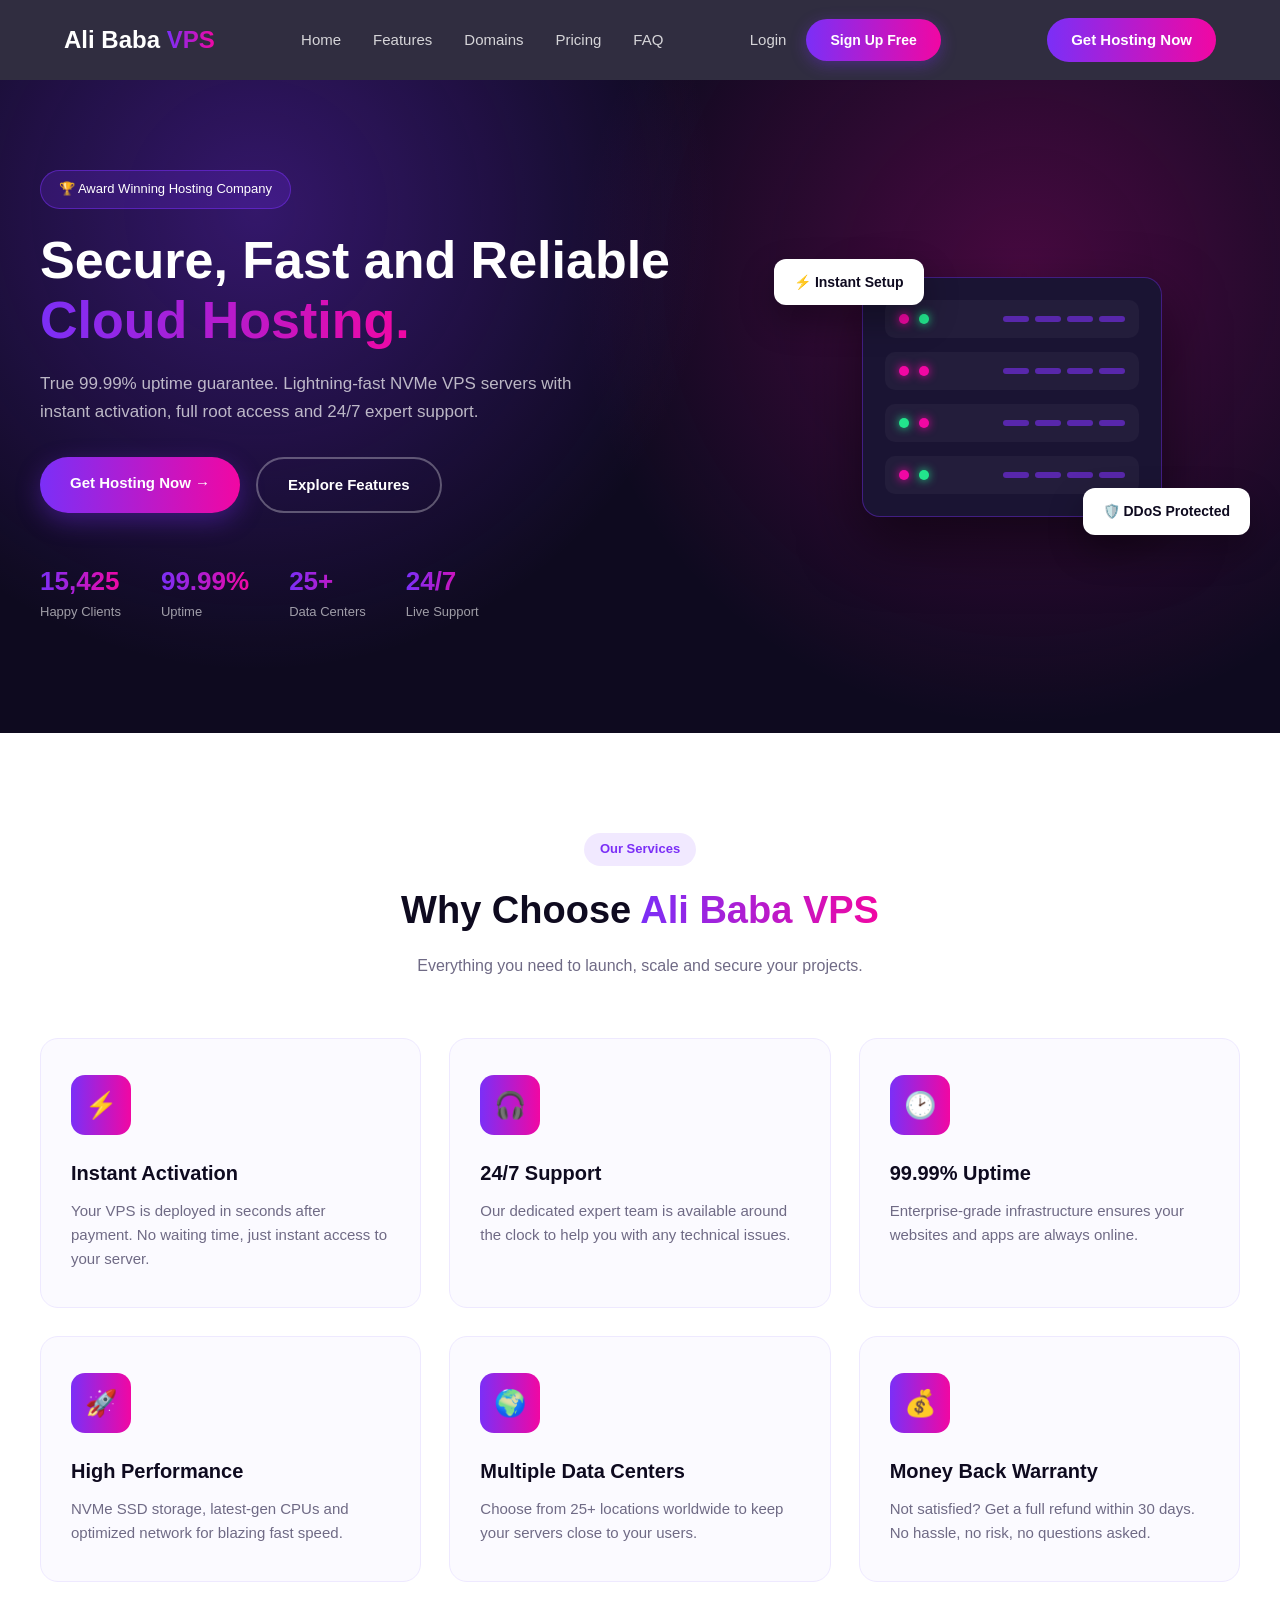
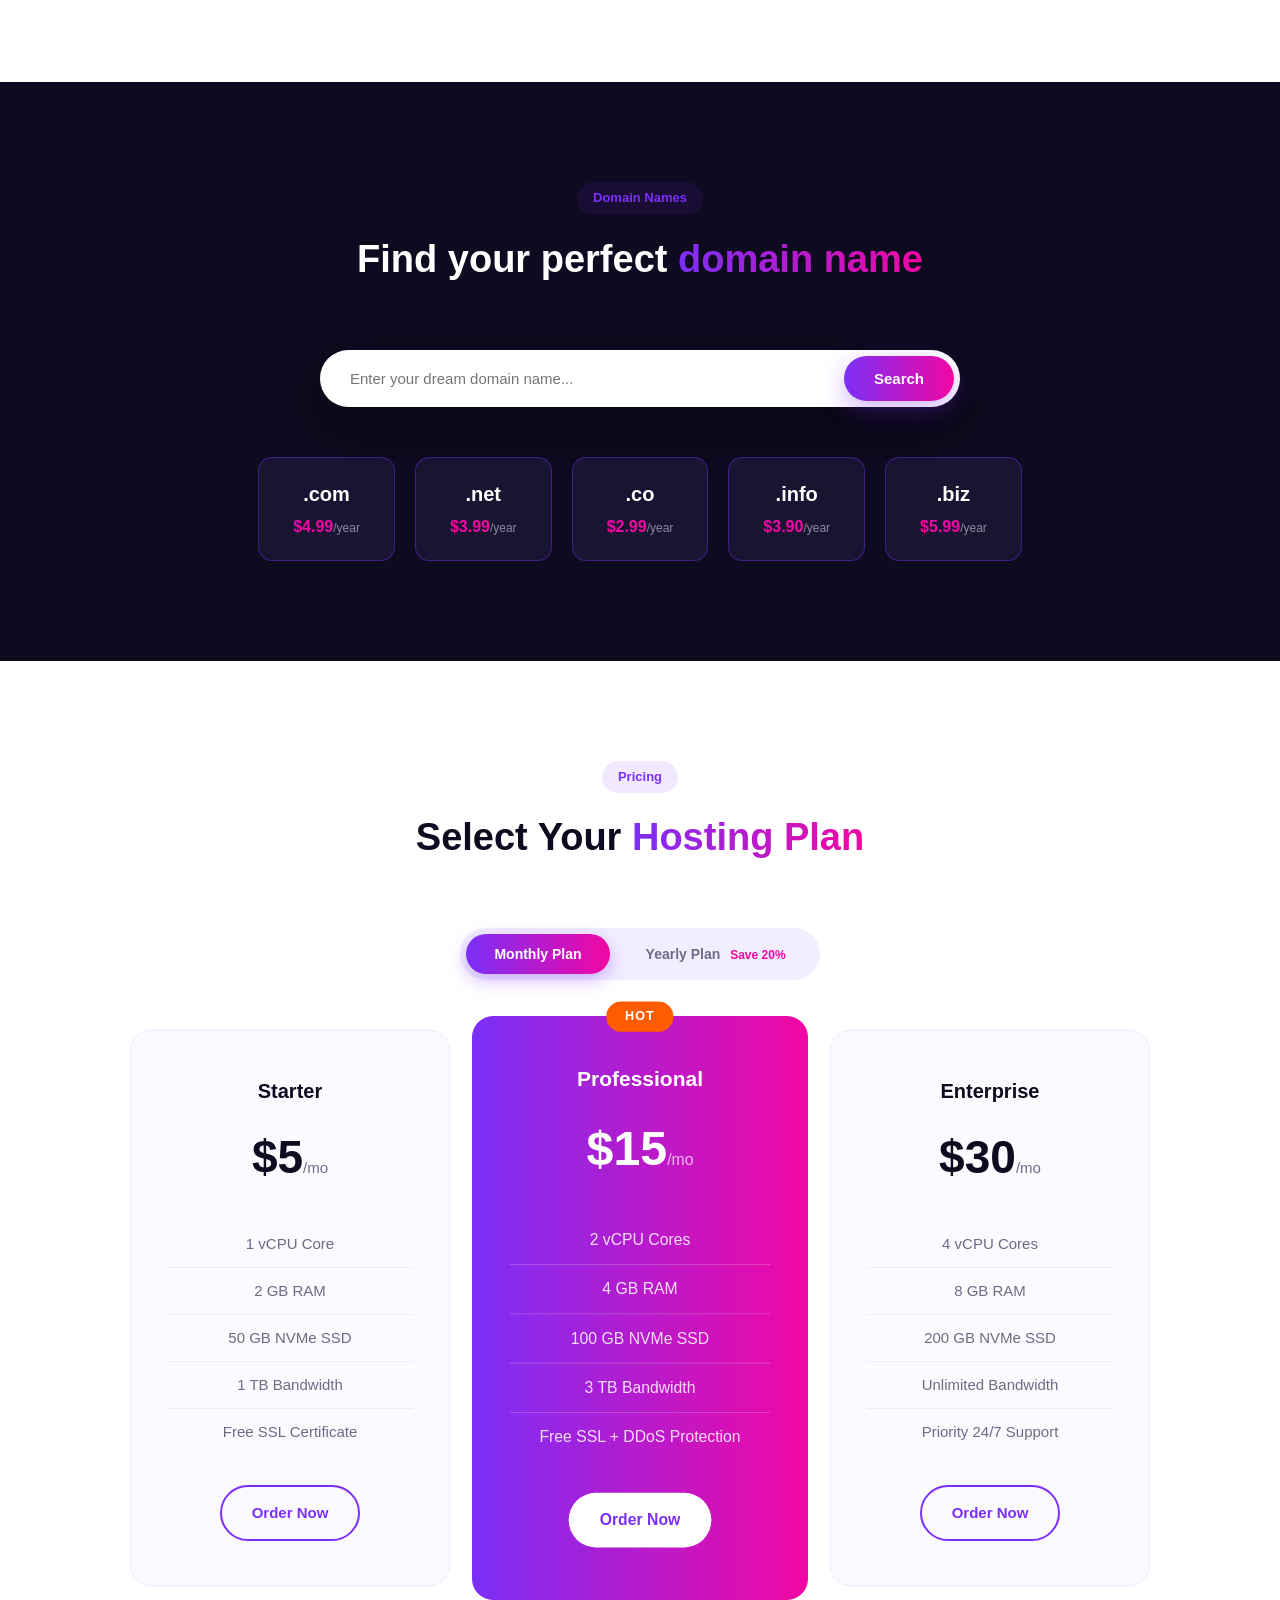
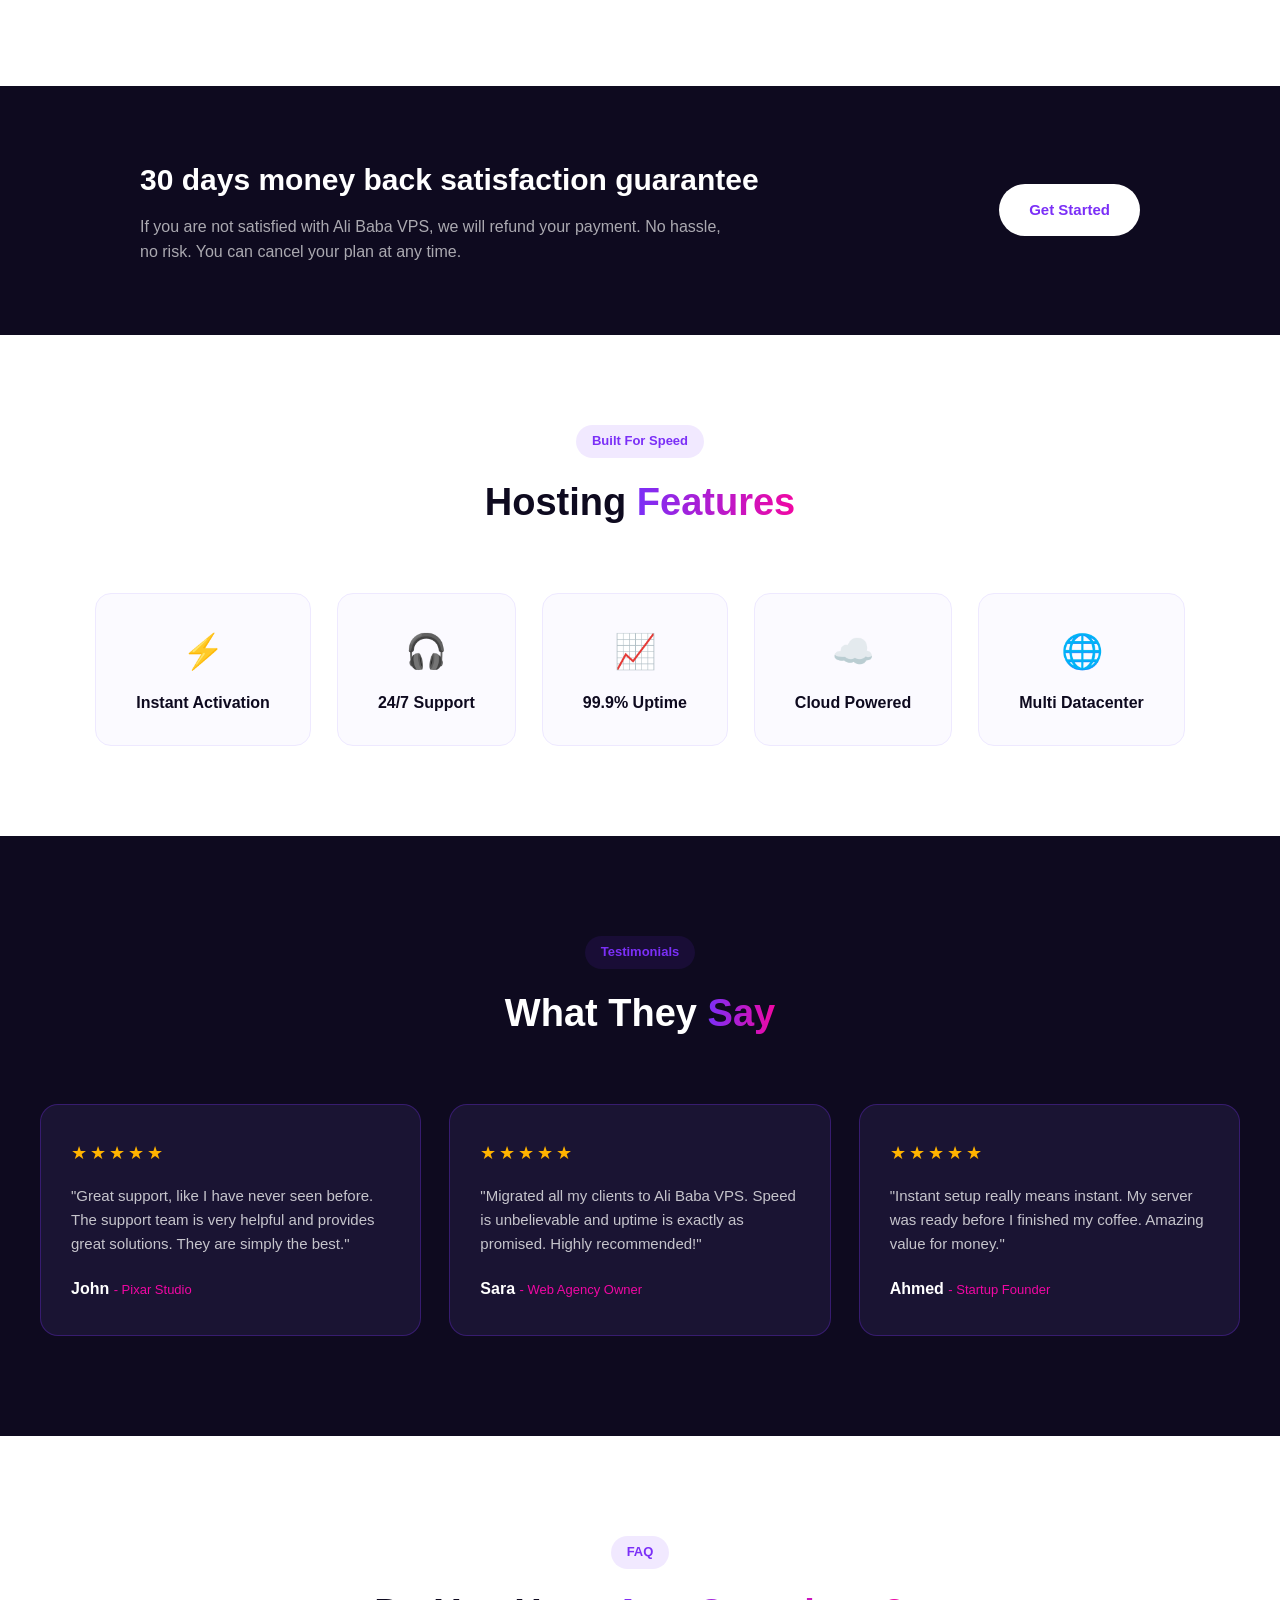
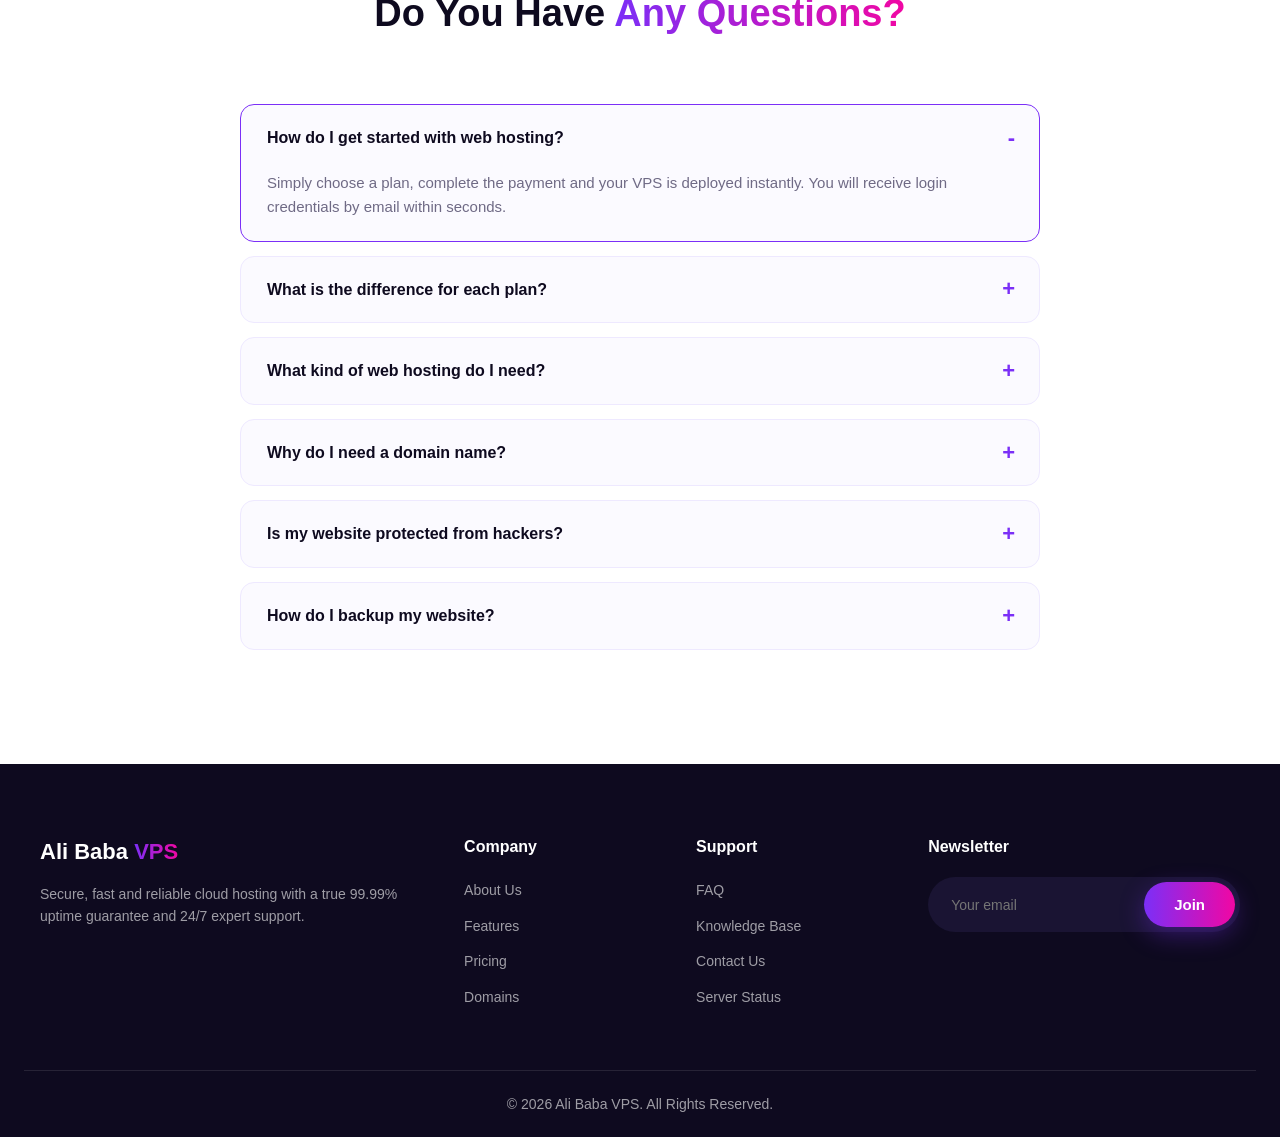
==== commit 4856619a: "Fix navbar layout - group Login+Signup" ====
--- a/index.html
+++ b/index.html
@@ -21,7 +21,7 @@
       <li><a href="#pricing">Pricing</a></li>
       <li><a href="#faq">FAQ</a></li>
     </ul>
-    <a href="login.html" style="color:rgba(255,255,255,.85);font-weight:600;font-size:15px;margin-right:18px;text-decoration:none">Login</a><a href="signup.html" class="btn btn-nav" style="margin-right:18px">Sign Up Free</a><a href="#pricing" class="btn btn-nav">Get Hosting Now</a>
+    <div style="display:flex;align-items:center;gap:20px;margin-right:20px"><a href="login.html" style="color:rgba(255,255,255,.8);font-weight:500;font-size:15px;text-decoration:none">Login</a><a href="signup.html" style="background:linear-gradient(90deg,#7b2ff7,#f107a3);color:#fff;padding:10px 24px;border-radius:50px;font-weight:600;font-size:14px;text-decoration:none;box-shadow:0 4px 15px rgba(123,47,247,.35)">Sign Up Free</a></div><a href="#pricing" class="btn btn-nav">Get Hosting Now</a>
   </nav>
 </header>
 
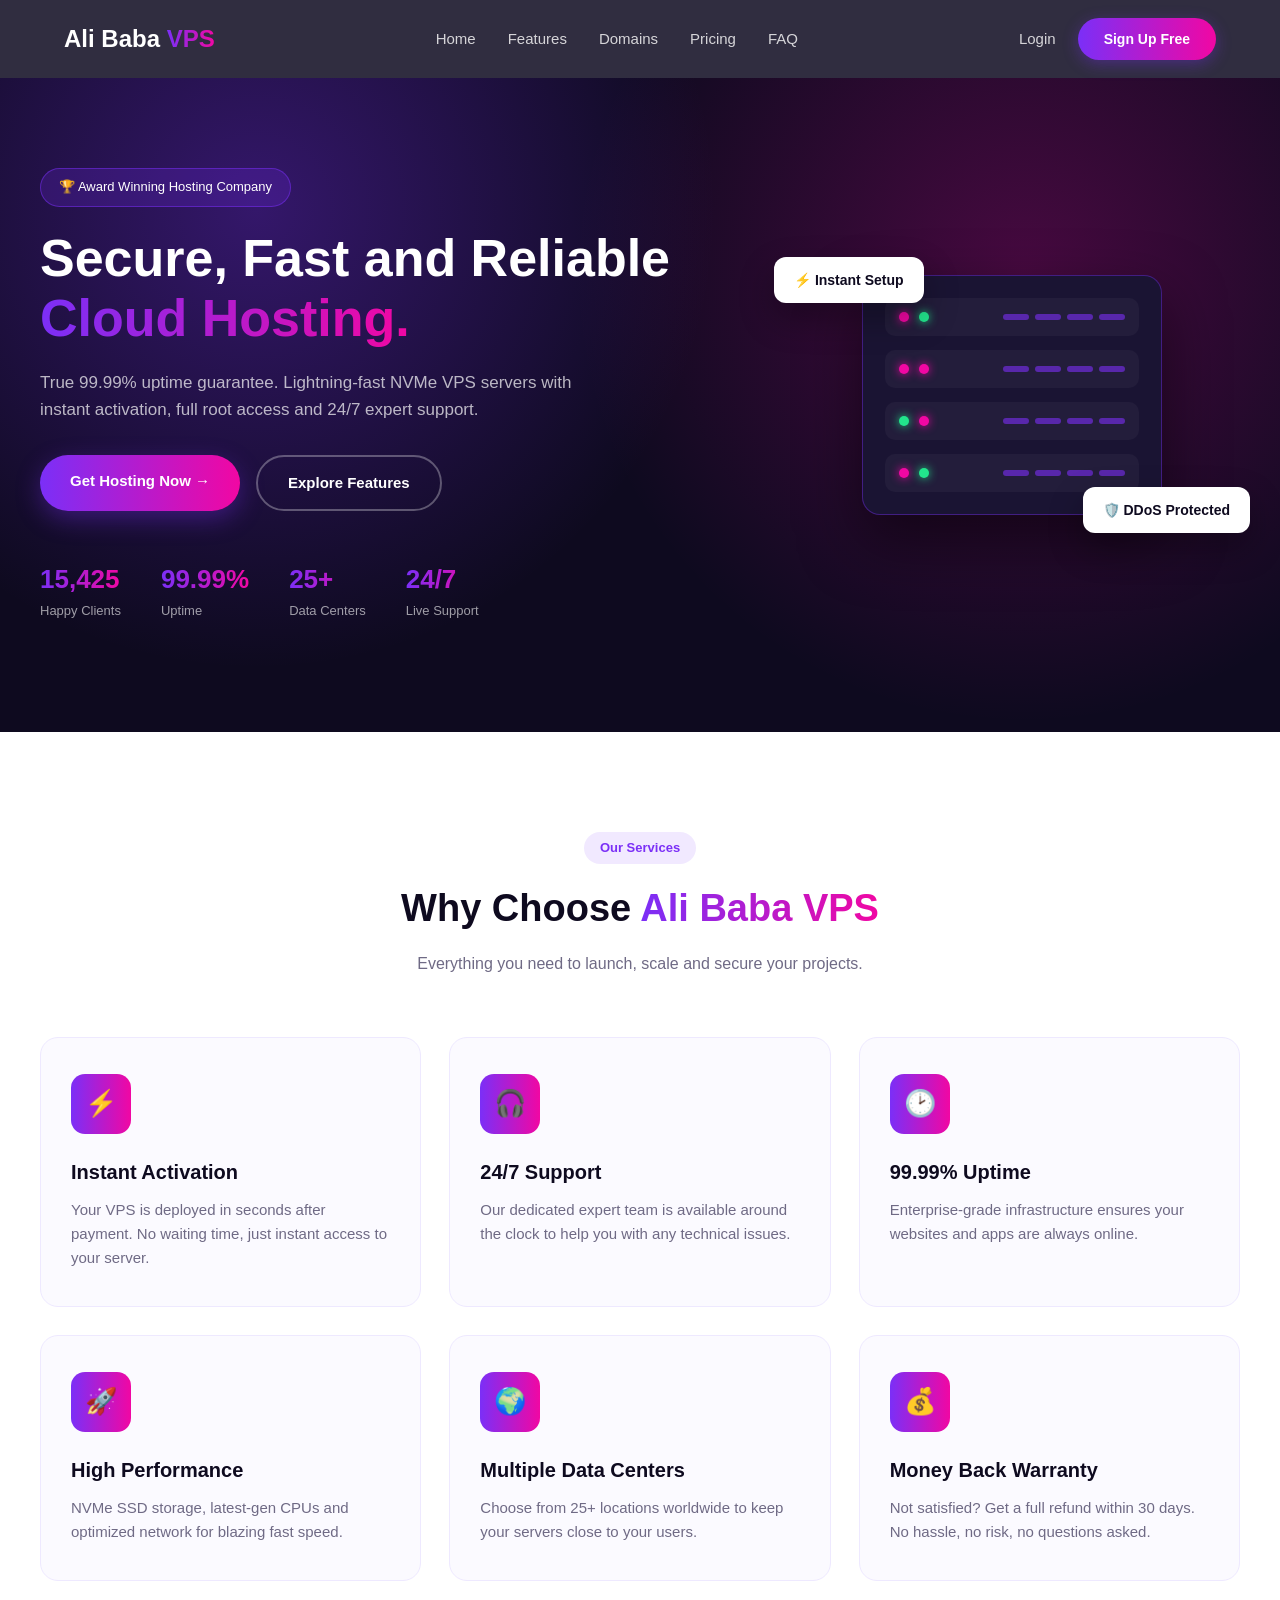
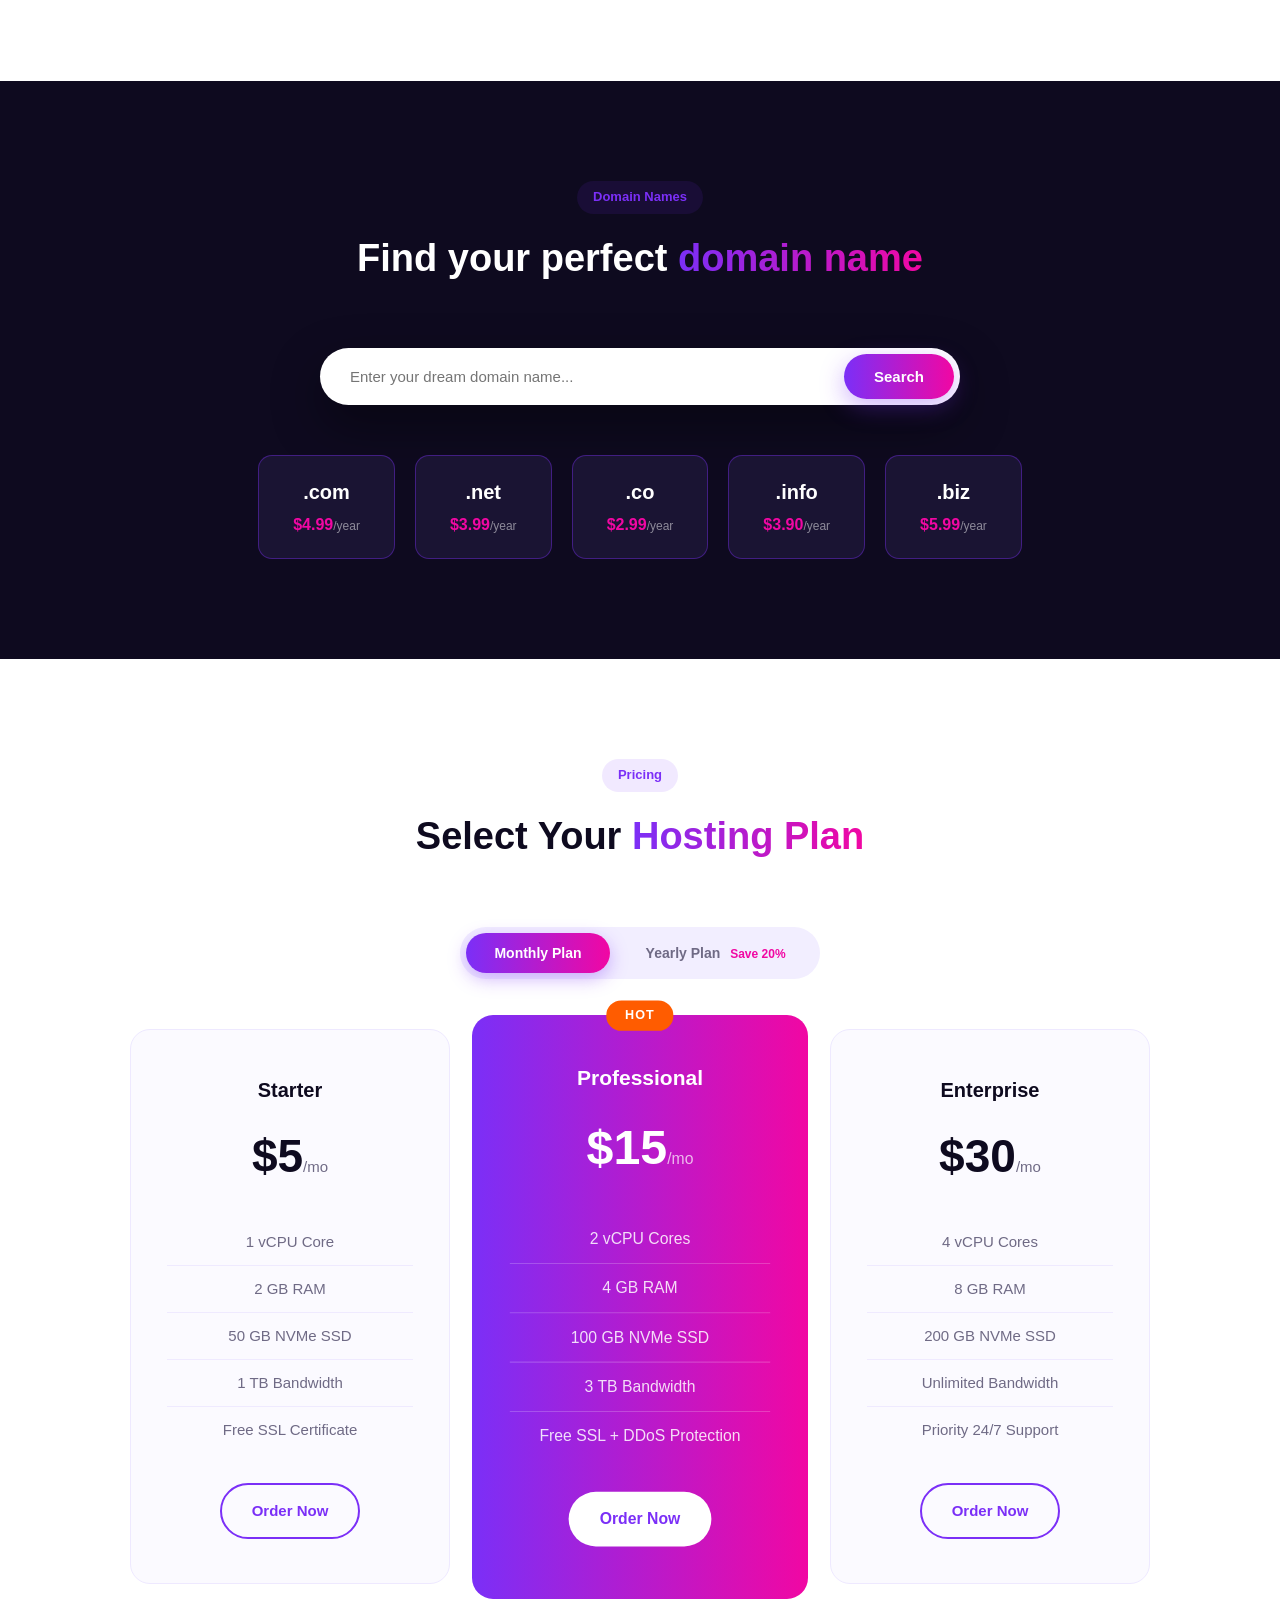
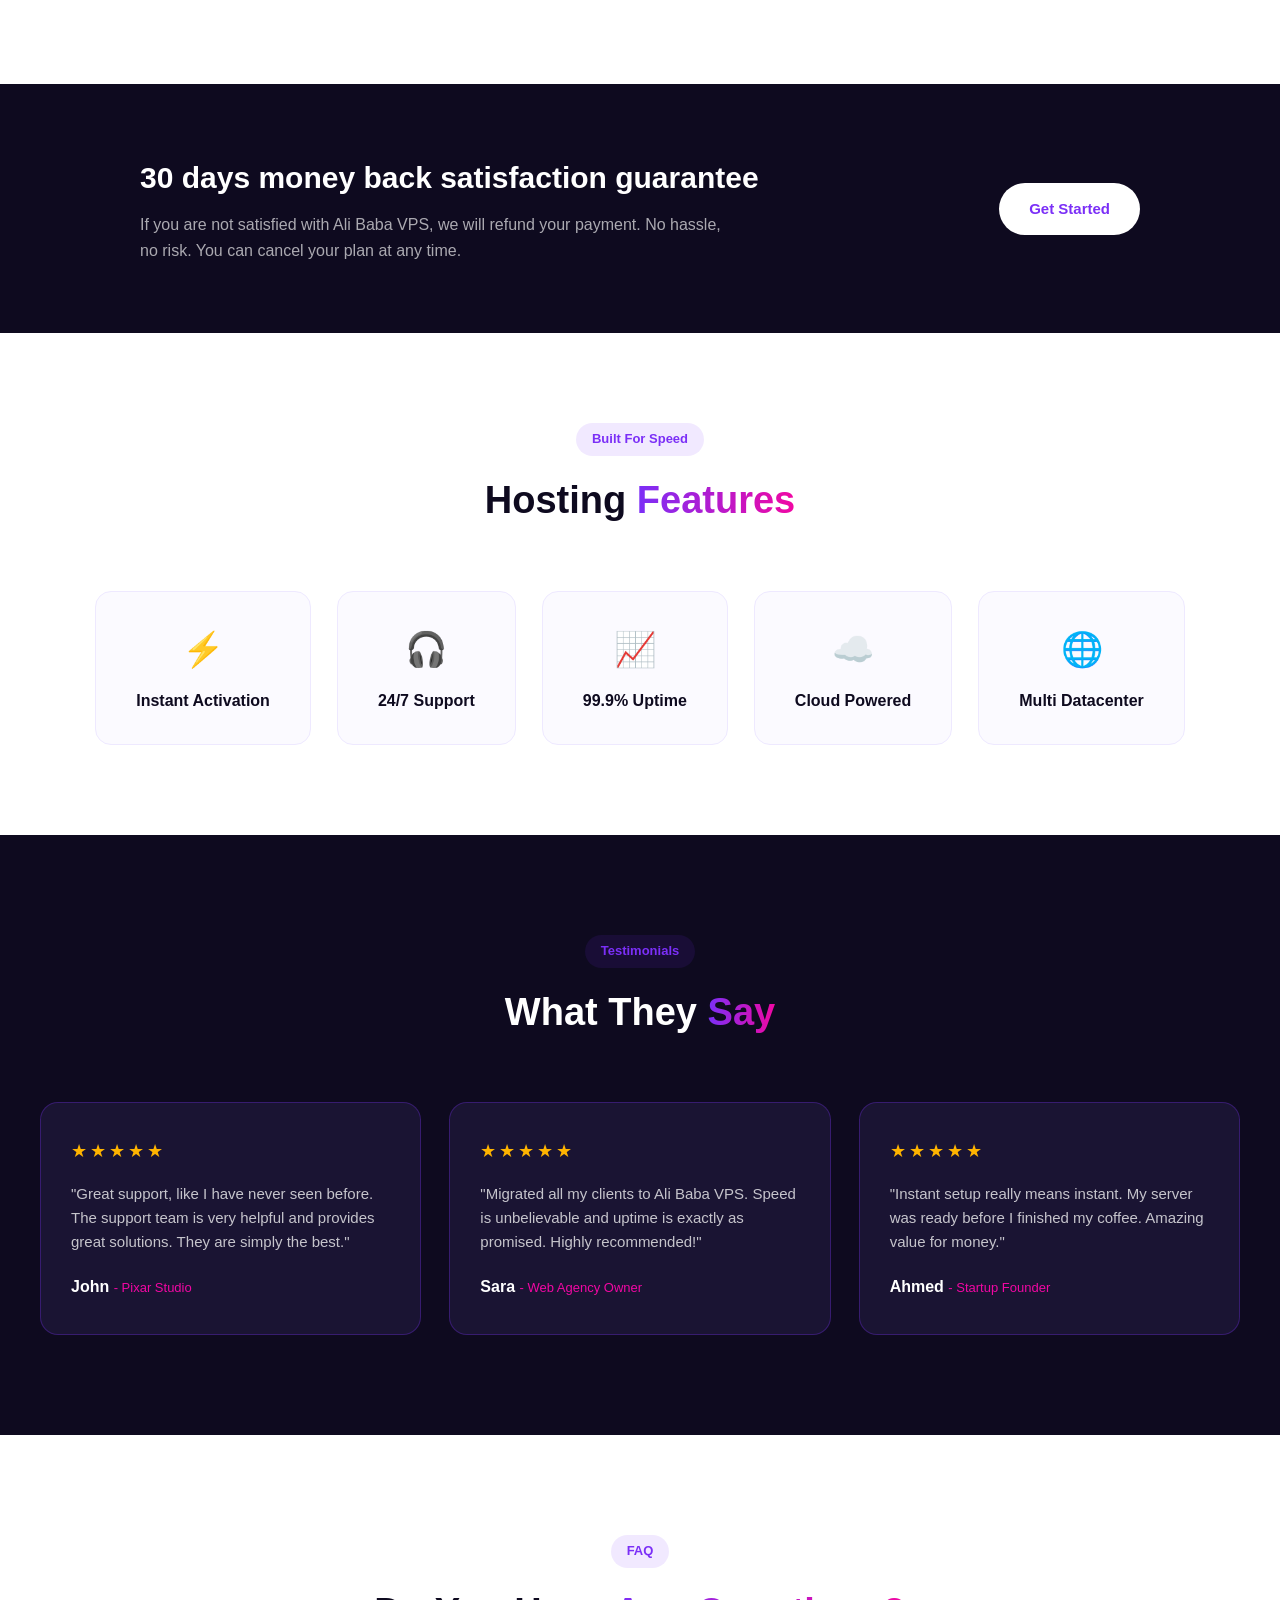
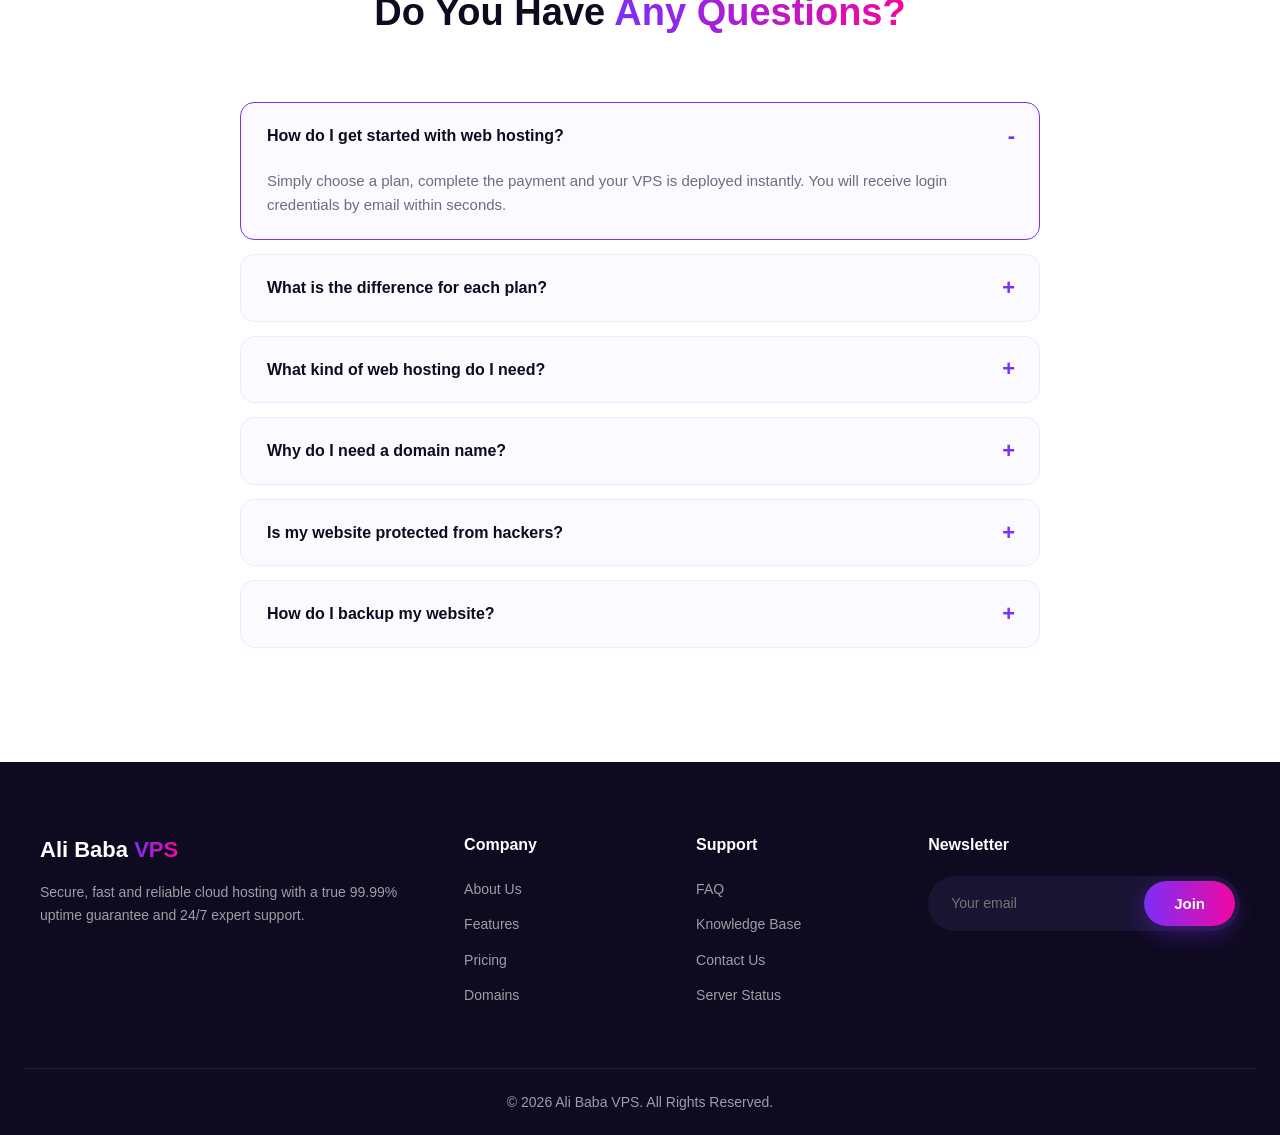
==== commit 5ac329f1: "Final navbar fix - clean right side" ====
--- a/index.html
+++ b/index.html
@@ -21,8 +21,8 @@
       <li><a href="#pricing">Pricing</a></li>
       <li><a href="#faq">FAQ</a></li>
     </ul>
-    <div style="display:flex;align-items:center;gap:20px;margin-right:20px"><a href="login.html" style="color:rgba(255,255,255,.8);font-weight:500;font-size:15px;text-decoration:none">Login</a><a href="signup.html" style="background:linear-gradient(90deg,#7b2ff7,#f107a3);color:#fff;padding:10px 24px;border-radius:50px;font-weight:600;font-size:14px;text-decoration:none;box-shadow:0 4px 15px rgba(123,47,247,.35)">Sign Up Free</a></div><a href="#pricing" class="btn btn-nav">Get Hosting Now</a>
-  </nav>
+    
+  <div style="display:flex;align-items:center;gap:22px"><a href="login.html" style="color:rgba(255,255,255,.8);font-weight:500;font-size:15px;text-decoration:none">Login</a><a href="signup.html" style="background:linear-gradient(90deg,#7b2ff7,#f107a3);color:#fff;padding:10px 26px;border-radius:50px;font-weight:600;font-size:14px;text-decoration:none;box-shadow:0 4px 15px rgba(123,47,247,.35)">Sign Up Free</a></div></nav>
 </header>
 
 <section class="hero" id="home">
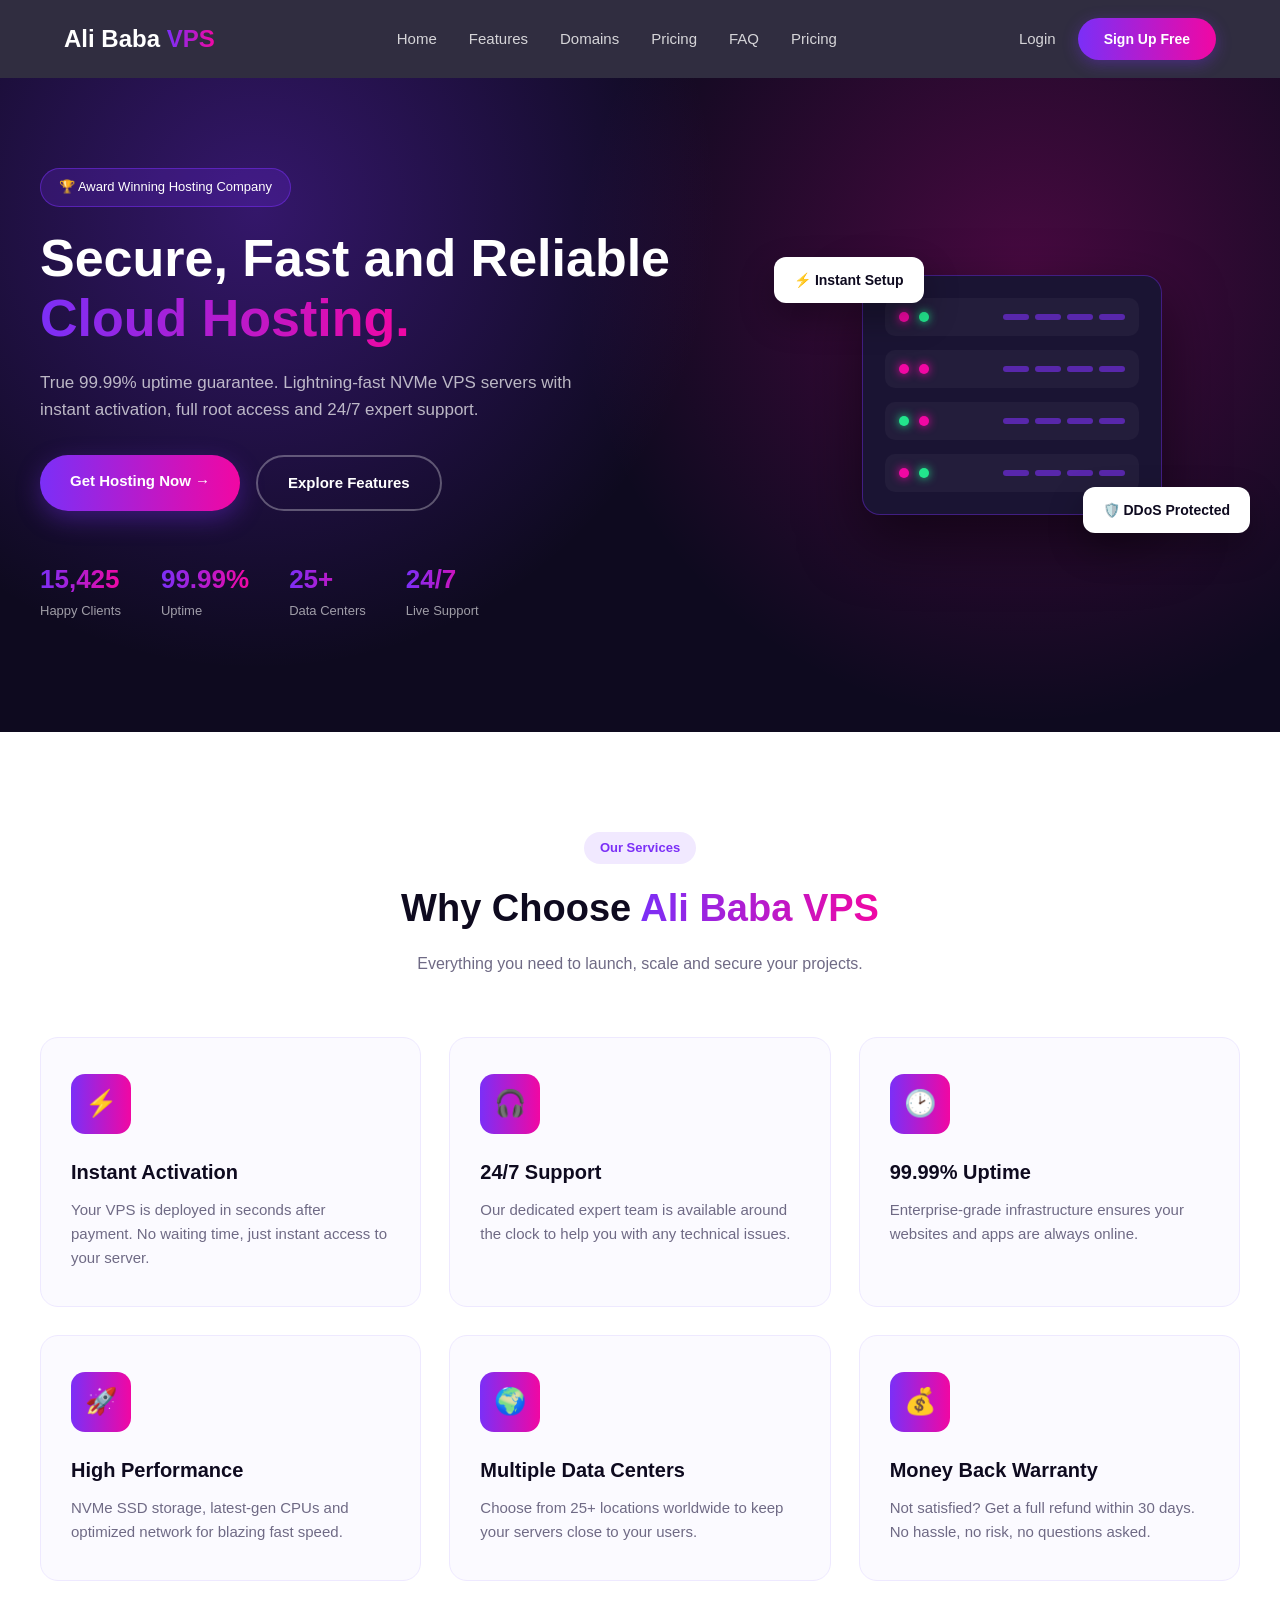
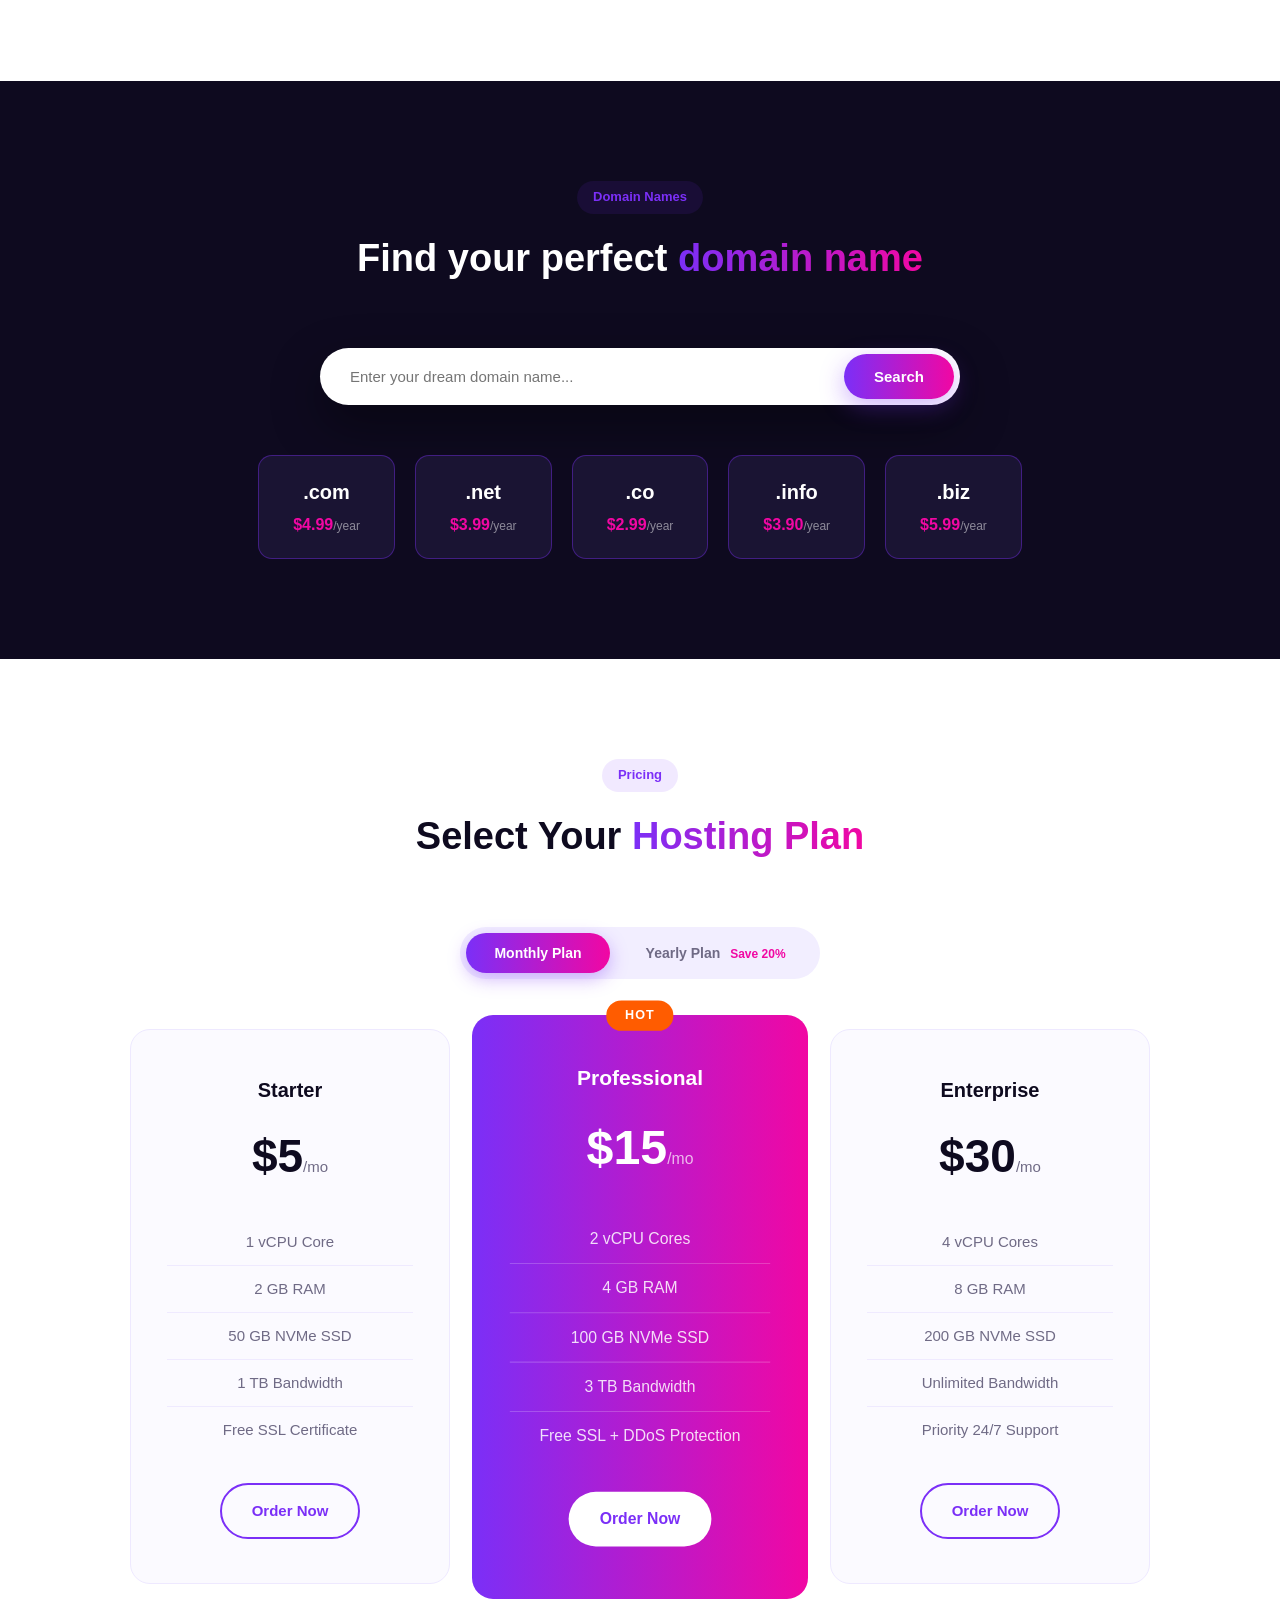
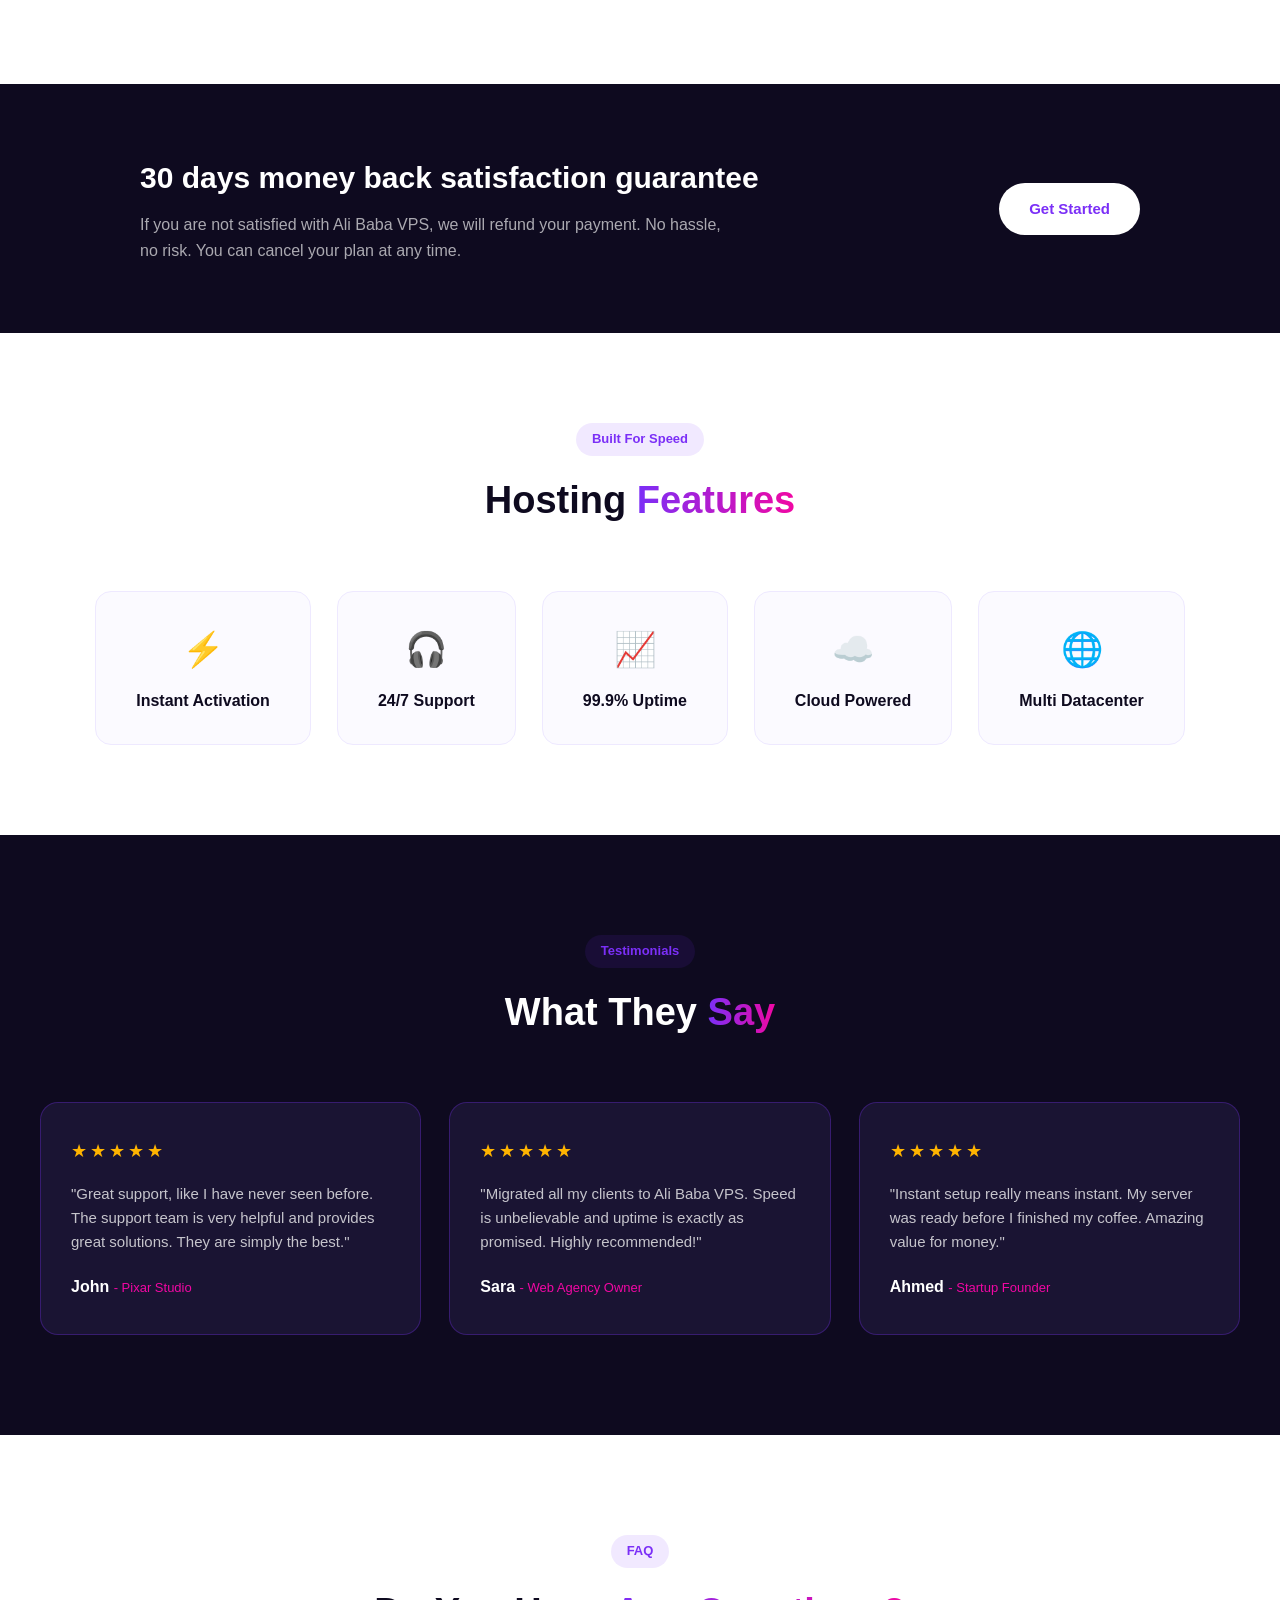
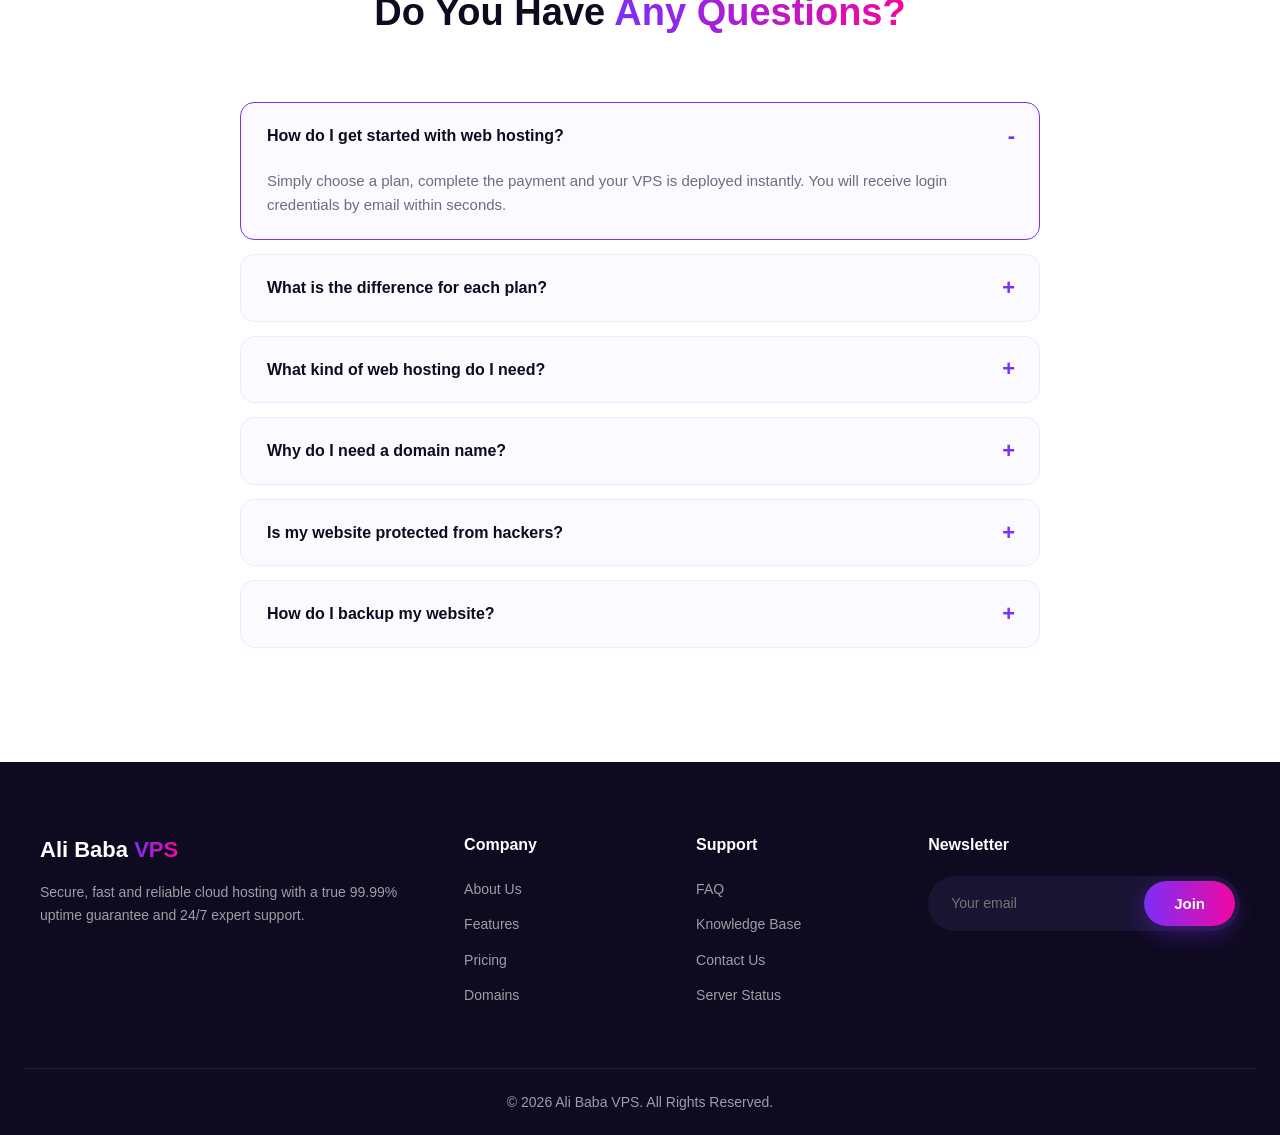
==== commit fa567391: "Add/update index.html via deployer" ====
--- a/index.html
+++ b/index.html
@@ -8,7 +8,26 @@
 <link rel="preconnect" href="https://fonts.googleapis.com">
 <link href="https://fonts.googleapis.com/css2?family=Poppins:wght@300;400;500;600;700;800&display=swap" rel="stylesheet">
 <link rel="stylesheet" href="style.css">
-</head>
+
+        <meta property="og:title" content="Ali Baba Store" />
+        <meta property="og:description" content="Ali Baba Store â Buy quality products online at best prices. Fast delivery & secure checkout." />
+        <meta property="og:type" content="website" />
+        <meta property="og:url" content="https://ikramullahk09800.github.io/Ali-Baba/" />
+        <meta property="og:image" content="https://ikramullahk09800.github.io/Ali-Baba/og-image.jpg" />
+        <meta name="twitter:card" content="summary_large_image" />
+        <meta name="twitter:title" content="Ali Baba Store" />
+        <meta name="twitter:description" content="Ali Baba Store â Buy quality products online at best prices. Fast delivery & secure checkout." />
+        <link rel="canonical" href="https://ikramullahk09800.github.io/Ali-Baba/index.html" />
+        <script type="application/ld+json">
+        {
+          "@context": "https://schema.org",
+          "@type": "WebSite",
+          "name": "Ali Baba Store",
+          "description": "Ali Baba Store â Buy quality products online at best prices. Fast delivery & secure checkout.",
+          "url": "https://ikramullahk09800.github.io/Ali-Baba/"
+        }
+        </script>
+    </head>
 <body>
 
 <header>
@@ -20,7 +39,8 @@
       <li><a href="#domains">Domains</a></li>
       <li><a href="#pricing">Pricing</a></li>
       <li><a href="#faq">FAQ</a></li>
-    </ul>
+        <li><a href="pricing.html">Pricing</a></li>
+</ul>
     
   <div style="display:flex;align-items:center;gap:22px"><a href="login.html" style="color:rgba(255,255,255,.8);font-weight:500;font-size:15px;text-decoration:none">Login</a><a href="signup.html" style="background:linear-gradient(90deg,#7b2ff7,#f107a3);color:#fff;padding:10px 26px;border-radius:50px;font-weight:600;font-size:14px;text-decoration:none;box-shadow:0 4px 15px rgba(123,47,247,.35)">Sign Up Free</a></div></nav>
 </header>
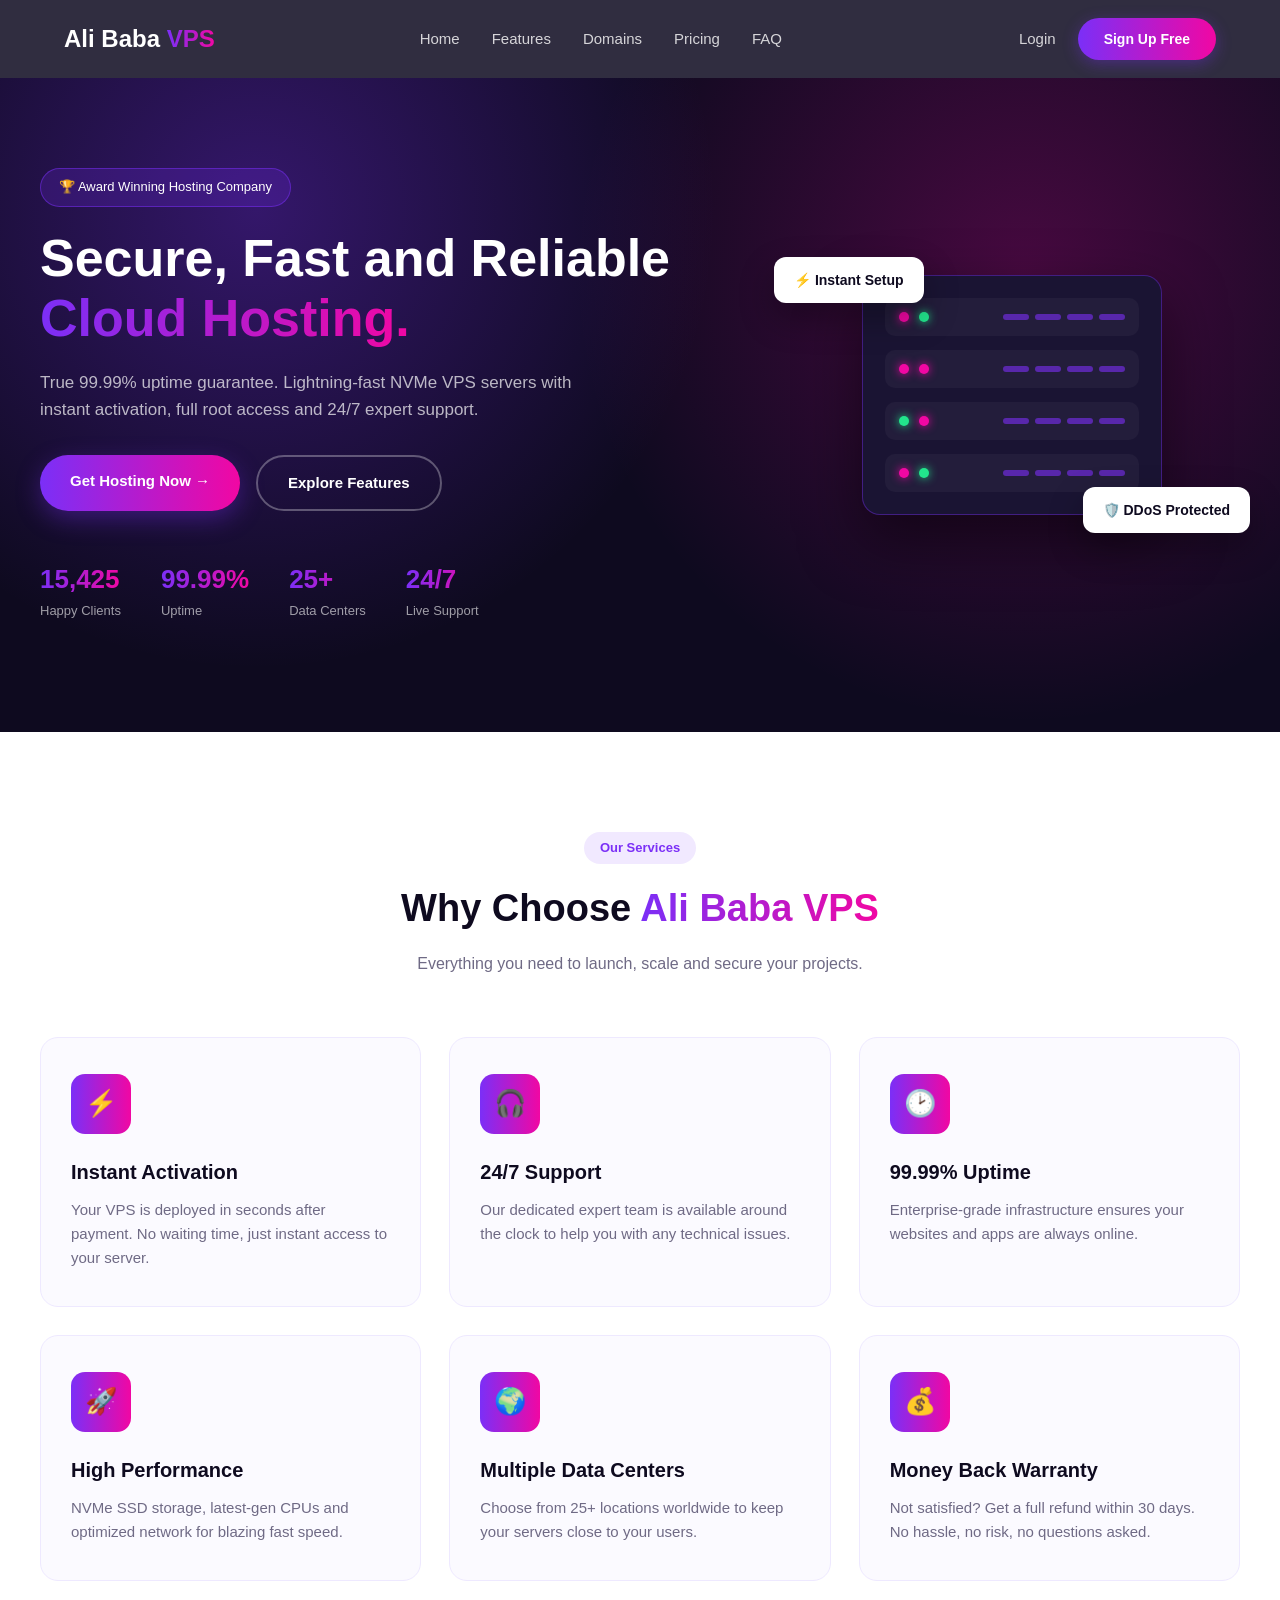
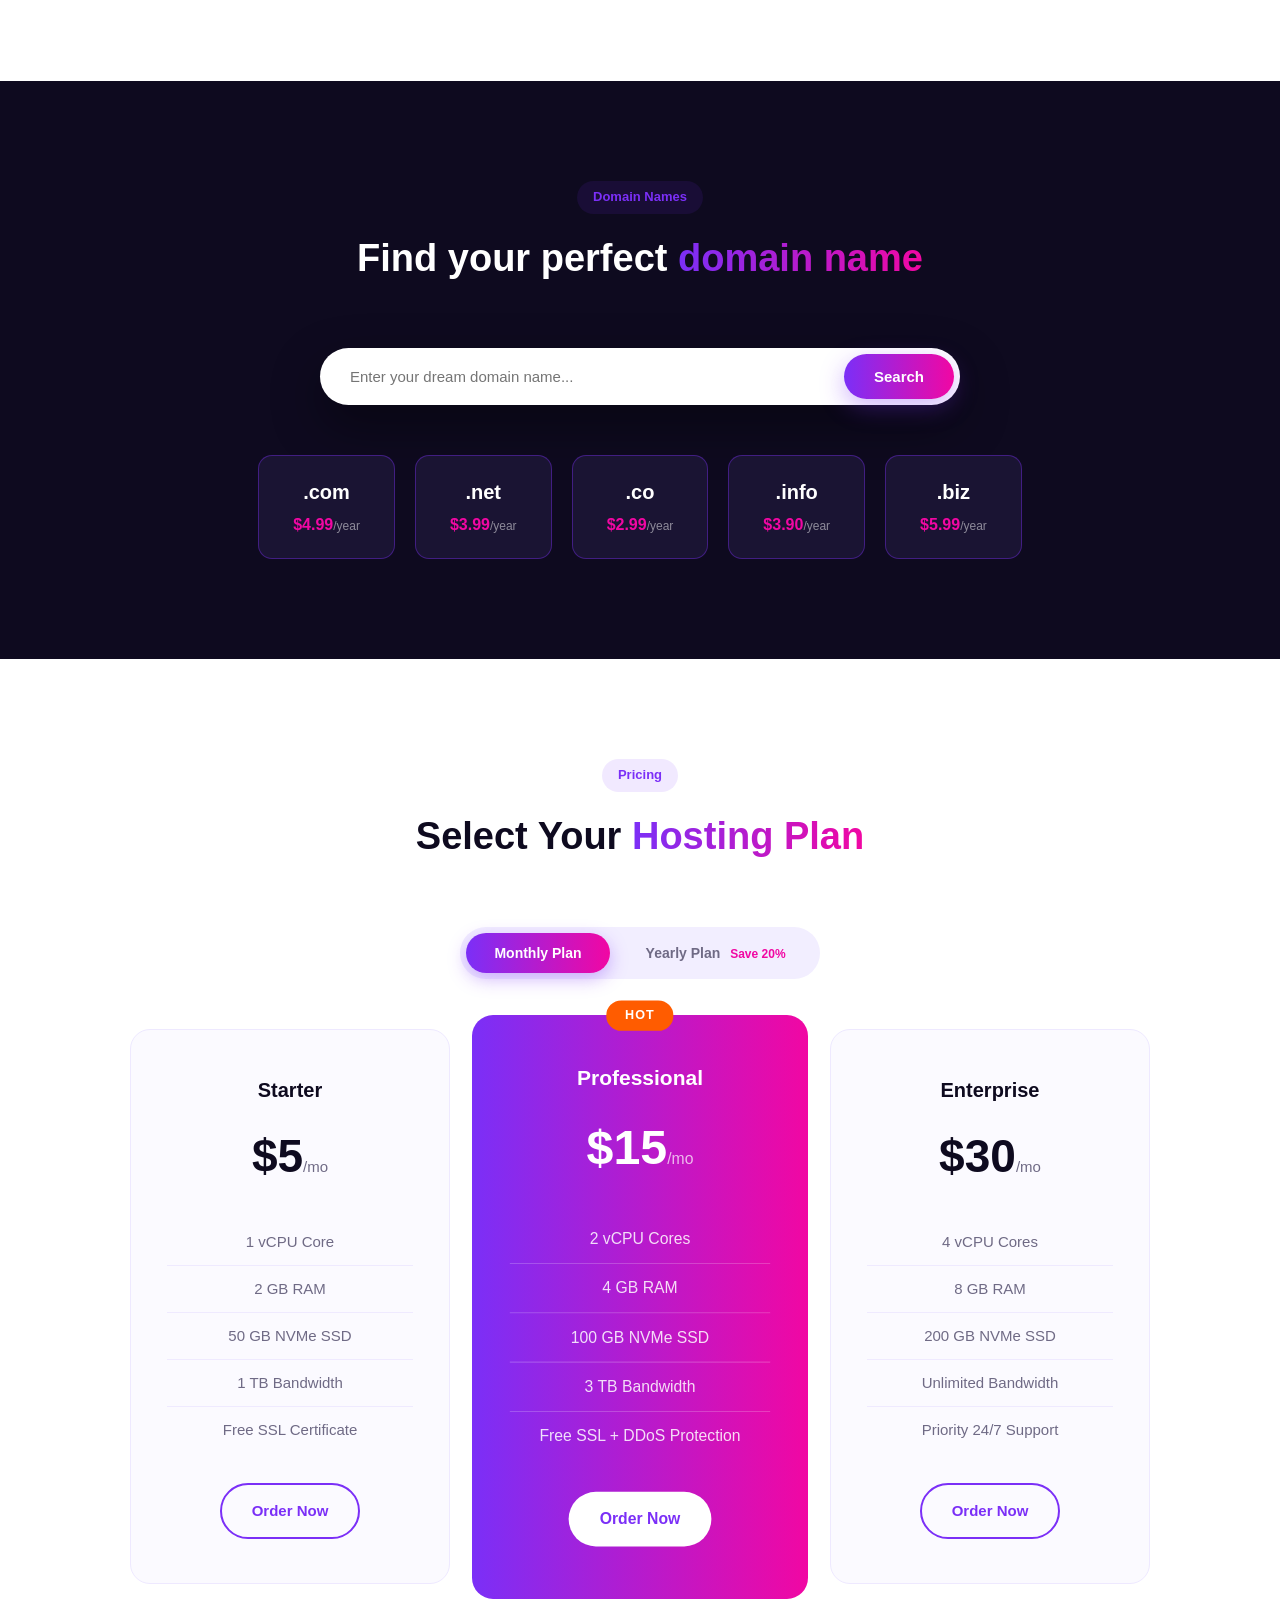
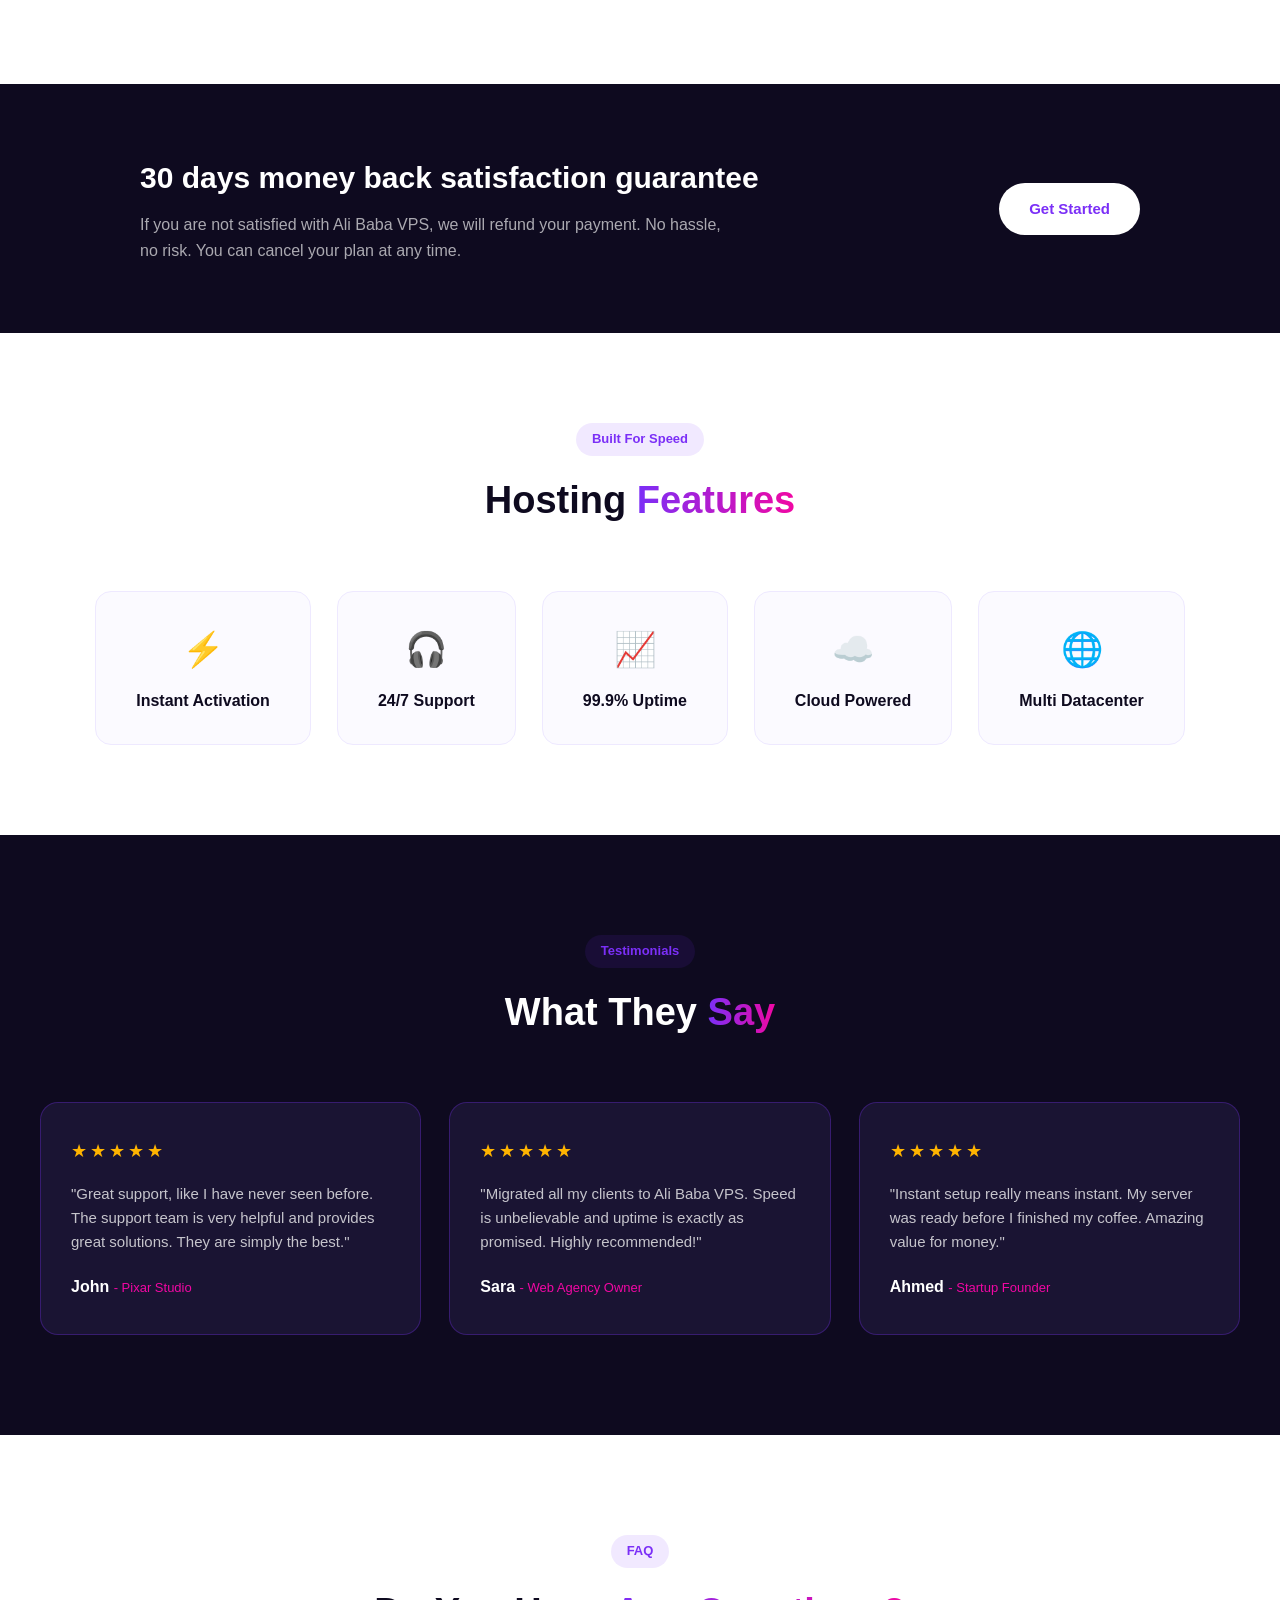
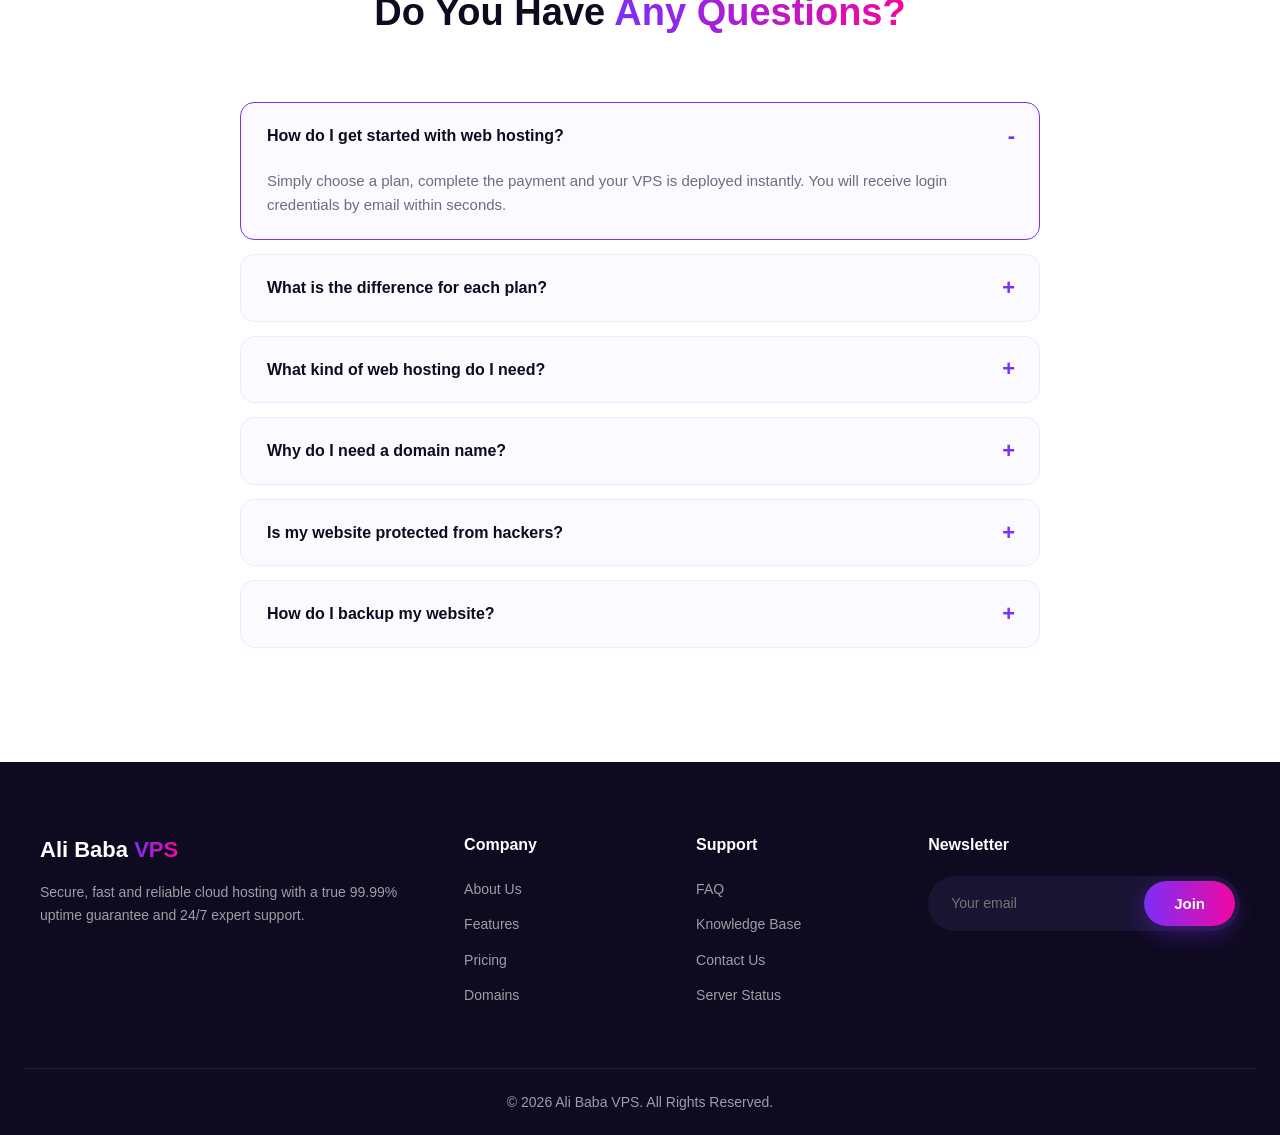
==== commit cc56d322: "Add/update index.html via smart deployer" ====
--- a/index.html
+++ b/index.html
@@ -10,20 +10,20 @@
 <link rel="stylesheet" href="style.css">
 
         <meta property="og:title" content="Ali Baba Store" />
-        <meta property="og:description" content="Ali Baba Store â Buy quality products online at best prices. Fast delivery & secure checkout." />
+        <meta property="og:description" content="Ali Baba Store Ã¢ÂÂ Buy quality products online at best prices. Fast delivery & secure checkout." />
         <meta property="og:type" content="website" />
         <meta property="og:url" content="https://ikramullahk09800.github.io/Ali-Baba/" />
         <meta property="og:image" content="https://ikramullahk09800.github.io/Ali-Baba/og-image.jpg" />
         <meta name="twitter:card" content="summary_large_image" />
         <meta name="twitter:title" content="Ali Baba Store" />
-        <meta name="twitter:description" content="Ali Baba Store â Buy quality products online at best prices. Fast delivery & secure checkout." />
+        <meta name="twitter:description" content="Ali Baba Store Ã¢ÂÂ Buy quality products online at best prices. Fast delivery & secure checkout." />
         <link rel="canonical" href="https://ikramullahk09800.github.io/Ali-Baba/index.html" />
         <script type="application/ld+json">
         {
           "@context": "https://schema.org",
           "@type": "WebSite",
           "name": "Ali Baba Store",
-          "description": "Ali Baba Store â Buy quality products online at best prices. Fast delivery & secure checkout.",
+          "description": "Ali Baba Store Ã¢ÂÂ Buy quality products online at best prices. Fast delivery & secure checkout.",
           "url": "https://ikramullahk09800.github.io/Ali-Baba/"
         }
         </script>
@@ -31,18 +31,8 @@
 <body>
 
 <header>
-  <nav class="nav">
-    <a href="#home" class="logo">Ali Baba <span>VPS</span></a>
-    <ul class="nav-links">
-      <li><a href="#home">Home</a></li>
-      <li><a href="#features">Features</a></li>
-      <li><a href="#domains">Domains</a></li>
-      <li><a href="#pricing">Pricing</a></li>
-      <li><a href="#faq">FAQ</a></li>
-        <li><a href="pricing.html">Pricing</a></li>
-</ul>
-    
-  <div style="display:flex;align-items:center;gap:22px"><a href="login.html" style="color:rgba(255,255,255,.8);font-weight:500;font-size:15px;text-decoration:none">Login</a><a href="signup.html" style="background:linear-gradient(90deg,#7b2ff7,#f107a3);color:#fff;padding:10px 26px;border-radius:50px;font-weight:600;font-size:14px;text-decoration:none;box-shadow:0 4px 15px rgba(123,47,247,.35)">Sign Up Free</a></div></nav>
+  <nav class="nav"> <a href="#home" class="logo">Ali Baba <span>VPS</span></a> <ul class="nav-links"> <li><a href="#home">Home</a></li> <li><a href="#features">Features</a></li> <li><a href="#domains">Domains</a></li> <li><a href="#pricing">Pricing</a></li> <li><a href="#faq">FAQ</a></li> <li></li>
+</ul> <div style="display:flex;align-items:center;gap:22px"><a href="login.html" style="color:rgba(255,255,255,.8);font-weight:500;font-size:15px;text-decoration:none">Login</a><a href="signup.html" style="background:linear-gradient(90deg,#7b2ff7,#f107a3);color:#fff;padding:10px 26px;border-radius:50px;font-weight:600;font-size:14px;text-decoration:none;box-shadow:0 4px 15px rgba(123,47,247,.35)">Sign Up Free</a></div></nav>
 </header>
 
 <section class="hero" id="home">
